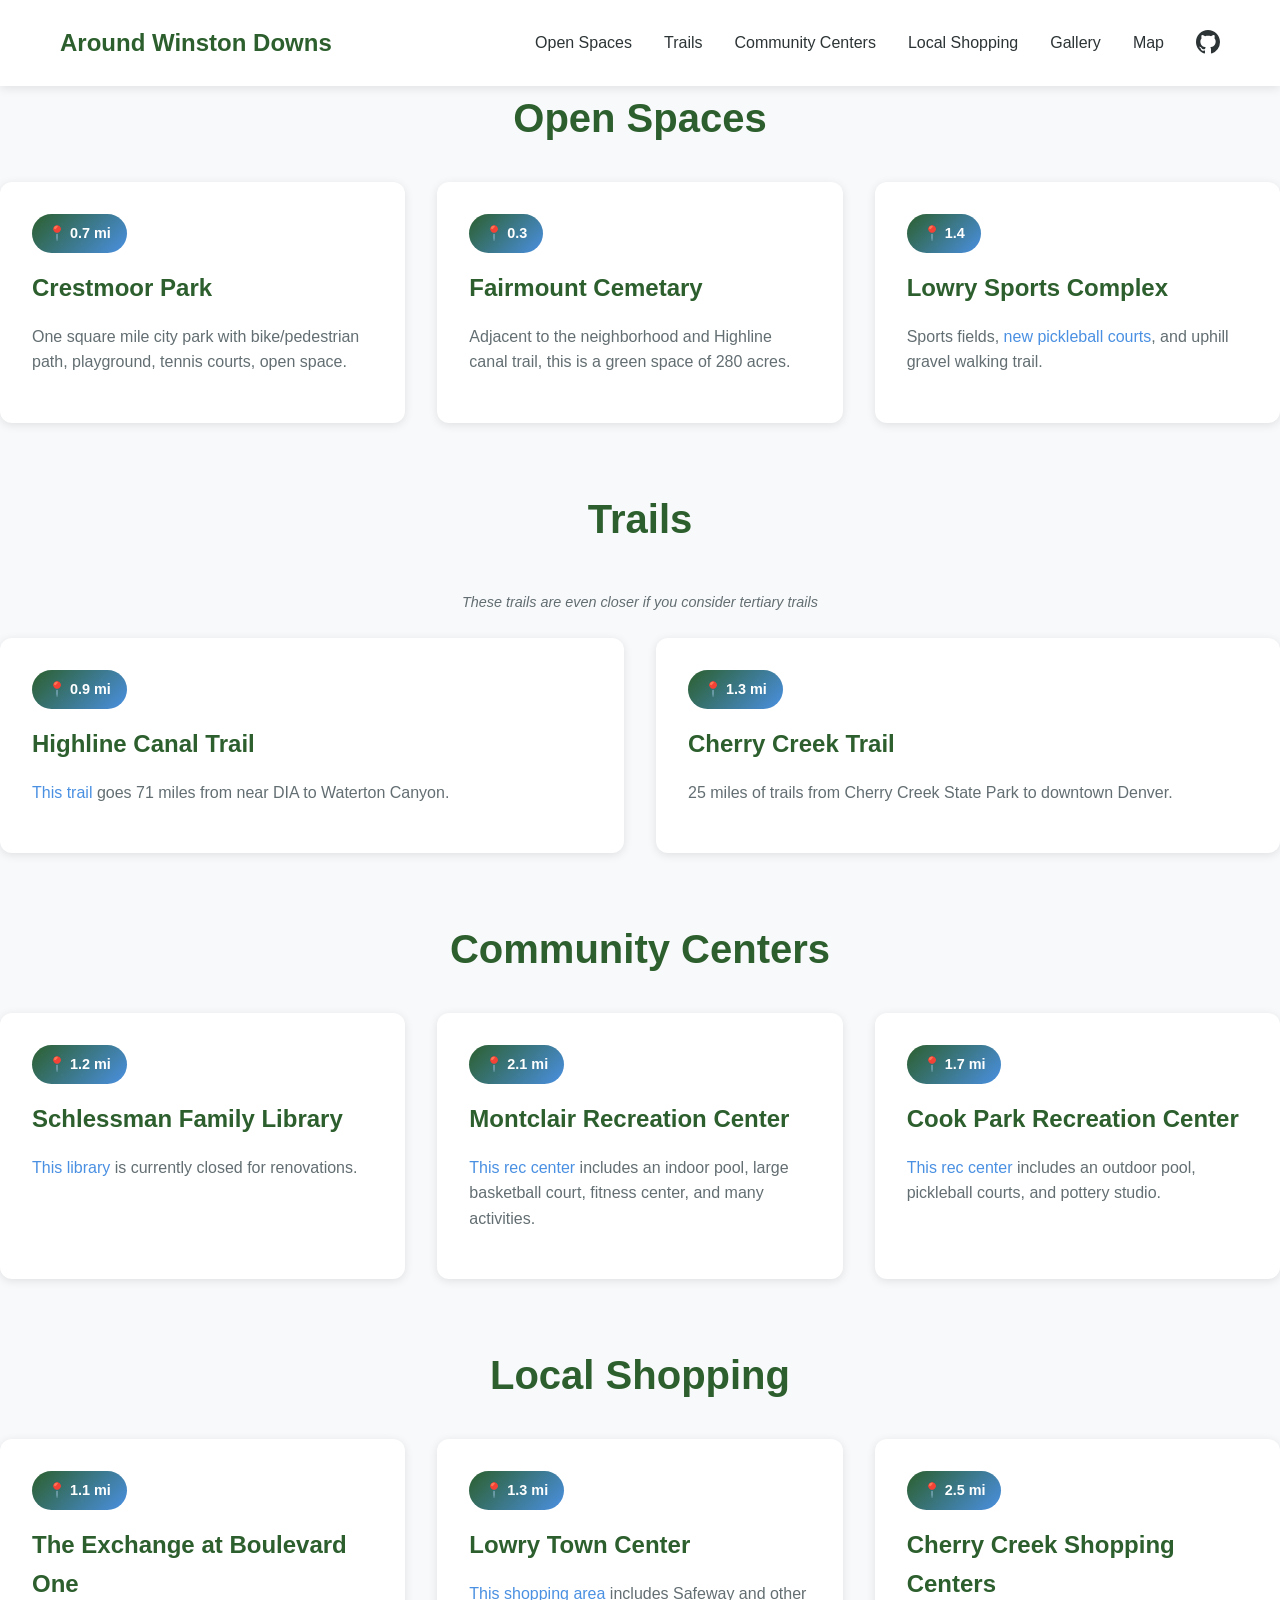
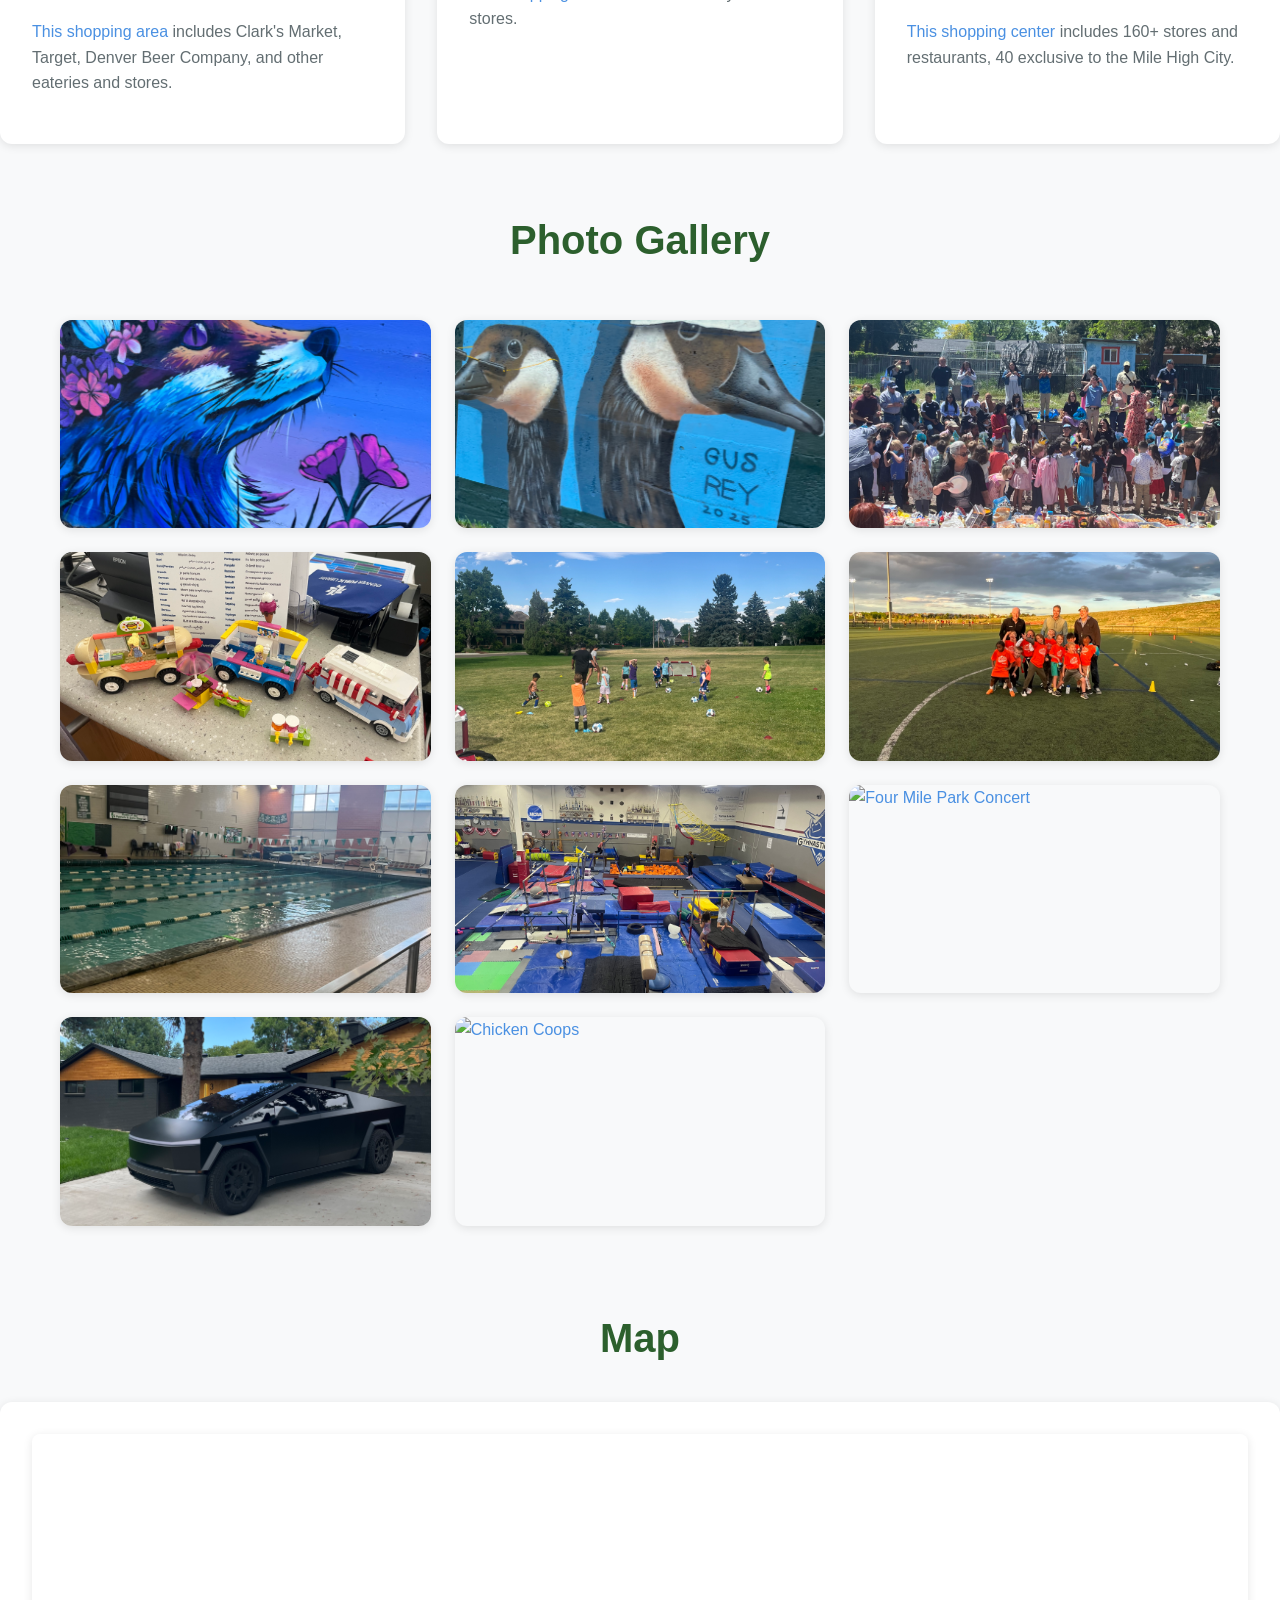
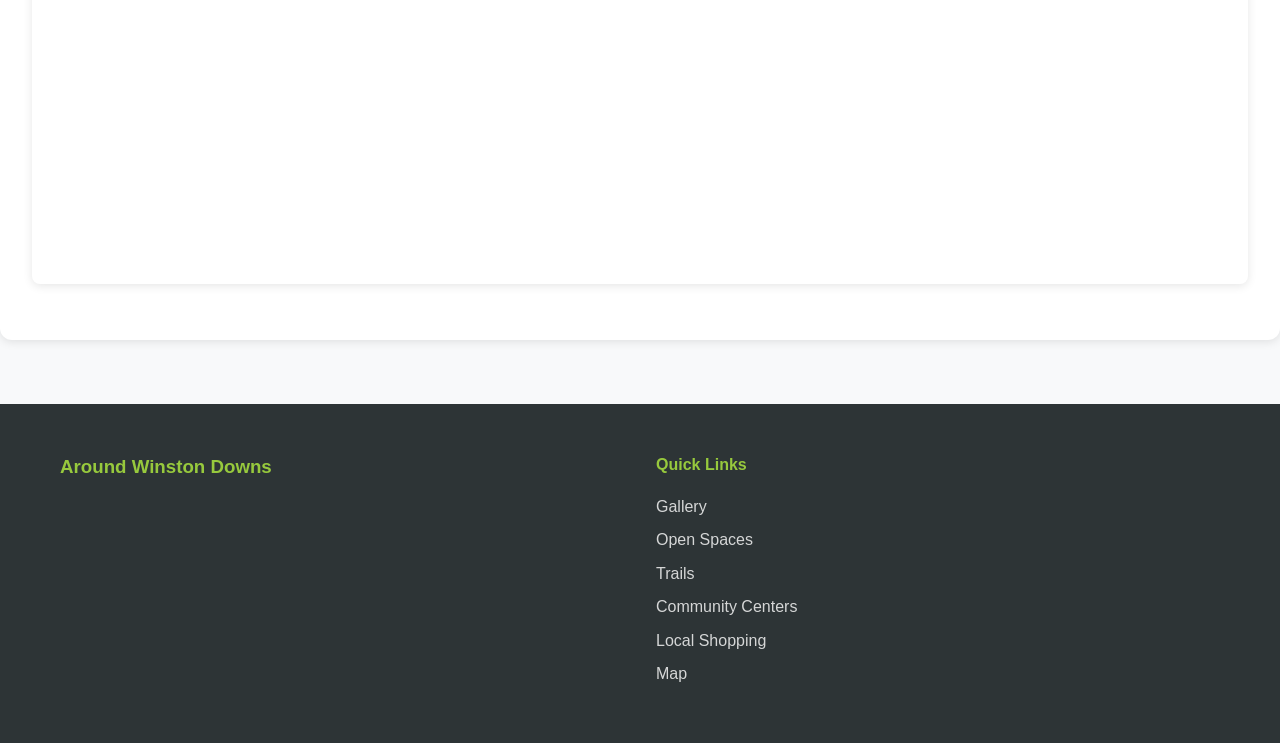
==== index.html @ cb8bf245 "fix links" ====
<!DOCTYPE html>
<html lang="en">

<head>
    <meta charset="UTF-8">
    <meta name="viewport" content="width=device-width, initial-scale=1.0">
    <title>Around Winston Downs</title>
    <link rel="stylesheet" href="styles.css">
    <link rel="stylesheet" href="https://cdn.jsdelivr.net/npm/photoswipe@5.4.3/dist/photoswipe.css">
</head>

<body>
    <header>
        <div class="container">
            <div class="logo">
                <h1>Around Winston Downs</h1>
            </div>
            <nav>
                <ul>
                    <li><a href="#open-spaces" class="nav-link">Open Spaces</a></li>
                    <li><a href="#trails" class="nav-link">Trails</a></li>
                    <li><a href="#community-centers" class="nav-link">Community Centers</a></li>
                    <li><a href="#local-shopping" class="nav-link">Local Shopping</a></li>
                    <li><a href="#gallery" class="nav-link">Gallery</a></li>
                    <li><a href="#map" class="nav-link">Map</a></li>
                    <li><a href="https://github.com/jb08/winston-downs-and-around" target="_blank"
                            rel="noopener noreferrer" class="nav-link github-link" title="View on GitHub">
                            <svg width="24" height="24" viewBox="0 0 16 16" fill="currentColor">
                                <path
                                    d="M8 0C3.58 0 0 3.58 0 8c0 3.54 2.29 6.53 5.47 7.59.4.07.55-.17.55-.38 0-.19-.01-.82-.01-1.49-2.01.37-2.53-.49-2.69-.94-.09-.23-.48-.94-.82-1.13-.28-.15-.68-.52-.01-.53.63-.01 1.08.58 1.23.82.72 1.21 1.87.87 2.33.66.07-.52.28-.87.51-1.07-1.78-.2-3.64-.89-3.64-3.95 0-.87.31-1.59.82-2.15-.08-.2-.36-1.02.08-2.12 0 0 .67-.21 2.2.82.64-.18 1.32-.27 2-.27.68 0 1.36.09 2 .27 1.53-1.04 2.2-.82 2.2-.82.44 1.1.16 1.92.08 2.12.51.56.82 1.27.82 2.15 0 3.07-1.87 3.75-3.65 3.95.29.25.54.73.54 1.48 0 1.07-.01 1.93-.01 2.2 0 .21.15.46.55.38A8.013 8.013 0 0016 8c0-4.42-3.58-8-8-8z" />
                            </svg>
                        </a></li>
                </ul>
            </nav>
        </div>
    </header>



    <section id="open-spaces" class="content-section">
        <h2>Open Spaces</h2>
        <div class="grid">
            <div class="card">
                <div class="locality-badge">📍 0.7 mi</div>
                <h3>Crestmoor Park</h3>
                <p>One square mile city park with bike/pedestrian path, playground, tennis courts, open space.</p>
            </div>
            <div class="card">
                <div class="locality-badge">📍 0.3</div>
                <h3>Fairmount Cemetary</h3>
                <p>Adjacent to the neighborhood and Highline canal trail, this is a green space of 280 acres.</p>
            </div>
            <div class="card">
                <div class="locality-badge">📍 1.4</div>
                <h3>Lowry Sports Complex</h3>
                <p>Sports fields, <a
                        href="https://denvergov.org/files/assets/public/v/1/parks-and-recreation/documents/planning/specs/project-sheets/dpr-projectsheet_lowrypickleball.pdf">new
                        pickleball courts</a>, and uphill gravel walking trail.</p>
            </div>
        </div>
    </section>

    <section id="trails" class="content-section">
        <h2>Trails</h2>
        <div class="distance-note">
            <p>These trails are even closer if you consider tertiary trails</p>
        </div>
        <div class="grid">
            <div class="card">
                <div class="locality-badge">📍 0.9 mi</div>
                <h3>Highline Canal Trail</h3>
                <p><a href="https://visit.highlinecanal.org/">This trail</a> goes 71 miles from near DIA to Waterton
                    Canyon.</p>
            </div>
            <div class="card">
                <div class="locality-badge">📍 1.3 mi</div>
                <h3>Cherry Creek Trail</h3>
                <p>25 miles of trails from Cherry Creek State Park to downtown Denver.</p>
            </div>
        </div>
    </section>

    <section id="community-centers" class="content-section">
        <h2>Community Centers</h2>
        <div class="grid">
            <div class="card">
                <div class="locality-badge">📍 1.2 mi</div>
                <h3>Schlessman Family Library</h3>
                <p><a href="https://www.denverlibrary.org/content/schlessman-family-branch-library">This library</a> is
                    currently closed for renovations.</p>
            </div>
            <div class="card">
                <div class="locality-badge">📍 2.1 mi</div>
                <h3>Montclair Recreation Center</h3>
                <p><a
                        href="https://www.denvergov.org/Government/Agencies-Departments-Offices/Agencies-Departments-Offices-Directory/Parks-Recreation/Recreation-Centers-Pools/Recreation-Centers/Montclair-Recreation-Center">This
                        rec center</a> includes an indoor pool, large basketball court, fitness center, and many
                    activities.</p>
            </div>
            <div class="card">
                <div class="locality-badge">📍 1.7 mi</div>
                <h3>Cook Park Recreation Center</h3>
                <p><a
                        href="https://www.denvergov.org/Government/Agencies-Departments-Offices/Agencies-Departments-Offices-Directory/Parks-Recreation/Recreation-Centers-Pools/Recreation-Centers/Cook-Park-Recreation-Center">This
                        rec center</a> includes an outdoor pool, pickleball courts, and pottery studio.</p>
            </div>
        </div>
    </section>

    <section id="local-shopping" class="content-section">
        <h2>Local Shopping</h2>
        <div class="grid">
            <div class="card">
                <div class="locality-badge">📍 1.1 mi</div>
                <h3>The Exchange at Boulevard One</h3>
                <p><a href="https://www.exchangeboulevardone.com/">This shopping area</a> includes Clark's Market,
                    Target, Denver Beer Company, and other eateries and stores.</p>
            </div>
            <div class="card">
                <div class="locality-badge">📍 1.3 mi</div>
                <h3>Lowry Town Center</h3>
                <p><a href="https://lowrytowncenter.shopkimco.com/stores">This
                        shopping area</a> includes Safeway and other stores.</p>
            </div>
            <div class="card">
                <div class="locality-badge">📍 2.5 mi</div>
                <h3>Cherry Creek Shopping Centers</h3>
                <p><a href="https://shopcherrycreek.com/">This shopping center
                    </a> includes 160+ stores and restaurants, 40 exclusive to the Mile High City.</p>
            </div>
        </div>
    </section>

    <main class="container">
        <section id="gallery" class="content-section">
            <h2>Photo Gallery</h2>
            <div class="gallery-grid" id="gallery-grid">
                <a href="images/cherry_creek_mural_fox.jpg" data-pswp-width="1536" data-pswp-height="2048"
                    target="_blank">
                    <img src="images/cherry_creek_mural_fox.jpg" alt="Cherry Creek Mural - Fox" />
                    <div class="gallery-caption">Cherry Creek Mural - Fox</div>
                </a>
                <a href="images/cherry_creek_mural_geese.jpg" data-pswp-width="1536" data-pswp-height="2048"
                    target="_blank">
                    <img src="images/cherry_creek_mural_geese.jpg" alt="Cherry Creek Mural - Geese" />
                    <div class="gallery-caption">Cherry Creek Mural - Geese</div>
                </a>
                <a href="images/denver_green_school.jpg" data-pswp-width="2048" data-pswp-height="1536" target="_blank">
                    <img src="images/denver_green_school.jpg" alt="Denver Green School" />
                    <div class="gallery-caption">Denver Green School</div>
                </a>
                <a href="images/library.jpg" data-pswp-width="1536" data-pswp-height="2048" target="_blank">
                    <img src="images/library.jpg" alt="Library" />
                    <div class="gallery-caption">Library</div>
                </a>
                <a href="images/youth_park.jpg" data-pswp-width="2048" data-pswp-height="1536" target="_blank">
                    <img src="images/youth_park.jpg" alt="Youth Park" />
                    <div class="gallery-caption">Youth Park</div>
                </a>
                <a href="images/lowry_sports_complex.jpg" data-pswp-width="2048" data-pswp-height="1536"
                    target="_blank">
                    <img src="images/lowry_sports_complex.jpg" alt="Lowry Sports Complex" />
                    <div class="gallery-caption">Lowry Sports Complex</div>
                </a>
                <a href="images/swim_dogs_george_washington_pool.jpg" data-pswp-width="1536" data-pswp-height="2048"
                    target="_blank">
                    <img src="images/swim_dogs_george_washington_pool.jpg" alt="Swim Dogs at George Washington Pool" />
                    <div class="gallery-caption">Swim Dogs - George Washington Pool</div>
                </a>
                <a href="images/gymnastics_plus.jpg" data-pswp-width="2048" data-pswp-height="1536" target="_blank">
                    <img src="images/gymnastics_plus.jpg" alt="Gymnastics Plus" />
                    <div class="gallery-caption">Gymnastics Plus</div>
                </a>
                <a href="images/four_mile_park_concert.jpg" data-pswp-width="2048" data-pswp-height="1536"
                    target="_blank">
                    <img src="images/four_mile_park_concert.jpg" alt="Four Mile Park Concert" />
                    <div class="gallery-caption">Four Mile Park Concert</div>
                </a>
                <a href="images/car.jpg" target="_blank">
                    <img src="images/car.jpg" alt="Car" />
                    <div class="gallery-caption">Picture</div>
                </a>
                <a href="images/chicken_coops.jpg" data-pswp-width="1536" data-pswp-height="2048" target="_blank">
                    <img src="images/chicken_coops.jpg" alt="Chicken Coops" />
                    <div class="gallery-caption">Chicken Coops</div>
                </a>
            </div>
        </section>
    </main>

    <section id="map" class="content-section">
        <h2>Map</h2>
        <div class="card">
            <div class="map-container">
                <iframe
                    src="https://www.google.com/maps/embed?pb=!1m18!1m12!1m3!1d3070.7426891795584!2d-104.90682892346494!3d39.667843971543916!2m3!1f0!2f0!3f0!3m2!1i1024!2i768!4f13.1!3m3!1m2!1s0x876c7da5d11c9d9d%3A0x8c8e3b9e3c8e3b9e!2s6700%20E%20Virginia%20Ave%2C%20Denver%2C%20CO%2080224!5e0!3m2!1sen!2sus!4v1696435200000!5m2!1sen!2sus"
                    width="100%" height="450" style="border:0;" allowfullscreen="" loading="lazy"
                    referrerpolicy="no-referrer-when-downgrade">
                </iframe>
            </div>
        </div>
    </section>

    <footer>
        <div class="container">
            <div class="footer-content">
                <div class="footer-section">
                    <h3>Around Winston Downs</h3>
                </div>
                <div class="footer-section">
                    <h4>Quick Links</h4>
                    <ul>
                        <li><a href="#gallery">Gallery</a></li>
                        <li><a href="#open-spaces">Open Spaces</a></li>
                        <li><a href="#trails">Trails</a></li>
                        <li><a href="#community-centers">Community Centers</a></li>
                        <li><a href="#local-shopping">Local Shopping</a></li>
                        <li><a href="#map">Map</a></li>
                    </ul>
                </div>
            </div>
        </div>
    </footer>

    <script type="module">
        import PhotoSwipeLightbox from 'https://cdn.jsdelivr.net/npm/photoswipe@5.4.3/dist/photoswipe-lightbox.esm.js';
        import PhotoSwipe from 'https://cdn.jsdelivr.net/npm/photoswipe@5.4.3/dist/photoswipe.esm.js';

        const lightbox = new PhotoSwipeLightbox({
            gallery: '#gallery-grid',
            children: 'a',
            pswpModule: PhotoSwipe,
            bgOpacity: 0.9,
            padding: { top: 50, bottom: 50, left: 50, right: 50 },
        });

        lightbox.init();
    </script>
    <script src="script.js"></script>
</body>

</html>
---- styles.css ----
* {
    margin: 0;
    padding: 0;
    box-sizing: border-box;
}

:root {
    --primary-color: #2c5f2d;
    --secondary-color: #97c93d;
    --accent-color: #4a90e2;
    --text-dark: #2d3436;
    --text-light: #636e72;
    --background-light: #f8f9fa;
    --white: #ffffff;
    --shadow: 0 2px 10px rgba(0, 0, 0, 0.1);
    --shadow-hover: 0 4px 20px rgba(0, 0, 0, 0.15);
}

body {
    font-family: -apple-system, BlinkMacSystemFont, 'Segoe UI', Roboto, Oxygen, Ubuntu, Cantarell, sans-serif;
    line-height: 1.6;
    color: var(--text-dark);
    background-color: var(--background-light);
}

.container {
    max-width: 1200px;
    margin: 0 auto;
    padding: 0 20px;
}

header {
    background-color: var(--white);
    box-shadow: var(--shadow);
    position: sticky;
    top: 0;
    z-index: 1000;
}

header .container {
    display: flex;
    justify-content: space-between;
    align-items: center;
    padding: 1.5rem 20px;
}

.logo h1 {
    color: var(--primary-color);
    font-size: 1.5rem;
    font-weight: 700;
}

nav ul {
    display: flex;
    list-style: none;
    gap: 2rem;
}

nav a {
    text-decoration: none;
    color: var(--text-dark);
    font-weight: 500;
    transition: color 0.3s ease;
    position: relative;
}

nav a::after {
    content: '';
    position: absolute;
    bottom: -5px;
    left: 0;
    width: 0;
    height: 2px;
    background-color: var(--secondary-color);
    transition: width 0.3s ease;
}

nav a:hover {
    color: var(--primary-color);
}

nav a:hover::after {
    width: 100%;
}

.github-link {
    display: flex;
    align-items: center;
}

.github-link:hover::after {
    width: 0;
}

.github-link svg {
    transition: transform 0.3s ease;
}

.github-link:hover svg {
    transform: scale(1.1);
}

.distance-note {
    color: var(--text-light);
    padding: 0.5rem 1rem;
    margin: 1rem auto;
    max-width: 1200px;
    border-radius: 6px;
    text-align: center;
}

.distance-note p {
    font-weight: 400;
    font-size: 0.9rem;
    margin: 0;
    font-style: italic;
}

.hero {
    background: linear-gradient(135deg, var(--primary-color) 0%, var(--accent-color) 100%);
    color: var(--white);
    padding: 6rem 0;
    text-align: center;
    position: relative;
    overflow: hidden;
}

.hero::before {
    content: '';
    position: absolute;
    top: 0;
    left: 0;
    right: 0;
    bottom: 0;
    background: url('data:image/svg+xml,<svg width="100" height="100" xmlns="http://www.w3.org/2000/svg"><circle cx="50" cy="50" r="2" fill="white" opacity="0.1"/></svg>');
    background-size: 50px 50px;
}

.hero-content {
    position: relative;
    z-index: 1;
}

.hero h2 {
    font-size: 3rem;
    margin-bottom: 1rem;
    font-weight: 700;
}

.hero p {
    font-size: 1.3rem;
    opacity: 0.95;
}

main {
    padding: 3rem 0;
}

.content-section {
    margin-bottom: 4rem;
}

.content-section h2 {
    font-size: 2.5rem;
    color: var(--primary-color);
    margin-bottom: 2rem;
    text-align: center;
}

.card {
    background: var(--white);
    border-radius: 12px;
    padding: 2rem;
    box-shadow: var(--shadow);
    transition: transform 0.3s ease, box-shadow 0.3s ease;
}

.card:hover {
    transform: translateY(-5px);
    box-shadow: var(--shadow-hover);
}

.grid {
    display: grid;
    grid-template-columns: repeat(auto-fit, minmax(280px, 1fr));
    gap: 2rem;
}

.card-icon {
    font-size: 3rem;
    margin-bottom: 1rem;
    text-align: center;
}

.card h3 {
    color: var(--primary-color);
    margin-bottom: 1rem;
    font-size: 1.5rem;
}

.card p {
    color: var(--text-light);
    margin-bottom: 1rem;
}

.map-container {
    border-radius: 8px;
    overflow: hidden;
    margin-bottom: 1.5rem;
    box-shadow: var(--shadow);
}

.map-container iframe {
    display: block;
    width: 100%;
}

.section-content {
    color: var(--text-light);
}

.locality-badge {
    display: inline-flex;
    align-items: center;
    background: linear-gradient(135deg, var(--primary-color) 0%, var(--accent-color) 100%);
    color: var(--white);
    padding: 0.5rem 1rem;
    border-radius: 20px;
    font-weight: 700;
    margin-bottom: 1rem;
    font-size: 0.9rem;
    position: relative;
    overflow: hidden;
    transition: all 0.3s ease;
}

.locality-badge::before {
    content: '';
    position: absolute;
    top: 0;
    left: 0;
    right: 0;
    bottom: 0;
    background: url('data:image/svg+xml,<svg width="100" height="100" xmlns="http://www.w3.org/2000/svg"><circle cx="50" cy="50" r="2" fill="white" opacity="0.1"/></svg>');
    background-size: 20px 20px;
}

.locality-badge:hover {
    transform: translateY(-2px);
    box-shadow: var(--shadow-hover);
}

.trail-badge {
    display: inline-flex;
    align-items: center;
    background: linear-gradient(135deg, var(--secondary-color) 0%, var(--primary-color) 100%);
    color: var(--white);
    padding: 0.5rem 1rem;
    border-radius: 20px;
    font-weight: 700;
    margin-bottom: 1rem;
    font-size: 0.9rem;
    position: relative;
    overflow: hidden;
    transition: all 0.3s ease;
}

.trail-badge::before {
    content: '';
    position: absolute;
    top: 0;
    left: 0;
    right: 0;
    bottom: 0;
    background: url('data:image/svg+xml,<svg width="100" height="100" xmlns="http://www.w3.org/2000/svg"><circle cx="50" cy="50" r="2" fill="white" opacity="0.1"/></svg>');
    background-size: 20px 20px;
}

.trail-badge::after {
    content: '🏃';
    margin-right: 0.5rem;
    font-size: 1rem;
    position: relative;
    z-index: 1;
}

.trail-badge:hover {
    transform: translateY(-2px);
    box-shadow: var(--shadow-hover);
}

.trail-details {
    display: flex;
    gap: 1rem;
    flex-wrap: wrap;
    margin-top: 1rem;
}

.detail {
    background-color: var(--background-light);
    padding: 0.4rem 0.8rem;
    border-radius: 6px;
    font-size: 0.85rem;
    color: var(--text-dark);
}

.btn {
    display: inline-block;
    background-color: var(--primary-color);
    color: var(--white);
    padding: 0.75rem 1.5rem;
    border-radius: 6px;
    text-decoration: none;
    font-weight: 600;
    transition: background-color 0.3s ease, transform 0.2s ease;
    margin-top: 1rem;
}

.btn:hover {
    background-color: var(--accent-color);
    transform: scale(1.05);
}

footer {
    background-color: var(--text-dark);
    color: var(--white);
    padding: 3rem 0 1rem;
    margin-top: 4rem;
}

.footer-content {
    display: grid;
    grid-template-columns: repeat(auto-fit, minmax(250px, 1fr));
    gap: 2rem;
    margin-bottom: 2rem;
}

.footer-section h3,
.footer-section h4 {
    margin-bottom: 1rem;
    color: var(--secondary-color);
}

.footer-section p {
    opacity: 0.8;
    margin-bottom: 0.5rem;
}

.footer-section ul {
    list-style: none;
}

.footer-section ul li {
    margin-bottom: 0.5rem;
}

.footer-section a {
    color: var(--white);
    text-decoration: none;
    opacity: 0.8;
    transition: opacity 0.3s ease;
}

.footer-section a:hover {
    opacity: 1;
}

a {
    color: var(--accent-color);
    text-decoration: none;
    position: relative;
    transition: color 0.3s ease;
}

a::after {
    content: '';
    position: absolute;
    bottom: -2px;
    left: 0;
    width: 0;
    height: 2px;
    background-color: var(--accent-color);
    transition: width 0.3s ease;
}

a:hover {
    color: var(--primary-color);
}

a:hover::after {
    width: 100%;
}

nav a::after,
.github-link::after,
.btn::after,
.gallery-grid a::after {
    display: none;
}

nav a:hover::after,
.github-link:hover::after,
.btn:hover::after,
.gallery-grid a:hover::after {
    display: none;
}

.footer-bottom {
    border-top: 1px solid rgba(255, 255, 255, 0.1);
    padding-top: 1.5rem;
    text-align: center;
    opacity: 0.7;
}

.gallery-grid {
    display: grid;
    grid-template-columns: repeat(auto-fill, minmax(300px, 1fr));
    gap: 1.5rem;
    padding: 1rem 0;
}

.gallery-grid a {
    position: relative;
    display: block;
    overflow: hidden;
    border-radius: 12px;
    box-shadow: var(--shadow);
    transition: transform 0.3s ease, box-shadow 0.3s ease;
    aspect-ratio: 16 / 9;
    background-color: var(--background-light);
}

.gallery-grid a:hover {
    transform: translateY(-5px);
    box-shadow: var(--shadow-hover);
}

.gallery-grid img {
    width: 100%;
    height: 100%;
    object-fit: cover;
    display: block;
    transition: transform 0.3s ease;
}

.gallery-grid a:hover img {
    transform: scale(1.05);
}

.gallery-caption {
    position: absolute;
    bottom: 0;
    left: 0;
    right: 0;
    background: linear-gradient(to top, rgba(0, 0, 0, 0.8), transparent);
    color: var(--white);
    padding: 2rem 1rem 1rem;
    font-weight: 600;
    font-size: 0.95rem;
    opacity: 0;
    transition: opacity 0.3s ease;
}

.gallery-grid a:hover .gallery-caption {
    opacity: 1;
}

.pswp img {
    max-width: none;
    object-fit: contain;
}

@media (max-width: 768px) {
    header .container {
        flex-direction: column;
        gap: 1rem;
    }

    nav ul {
        flex-wrap: wrap;
        justify-content: center;
        gap: 1rem;
    }

    .hero h2 {
        font-size: 2rem;
    }

    .hero p {
        font-size: 1rem;
    }

    .content-section h2 {
        font-size: 2rem;
    }

    .grid {
        grid-template-columns: 1fr;
    }

    .gallery-grid {
        grid-template-columns: 1fr;
        gap: 1rem;
    }

    .distance-note {
        margin: 0.5rem;
        padding: 0.4rem 0.8rem;
    }

    .distance-note p {
        font-size: 0.85rem;
    }
}

@media (max-width: 480px) {
    .logo h1 {
        font-size: 1.2rem;
    }

    nav ul {
        gap: 0.5rem;
    }

    nav a {
        font-size: 0.9rem;
    }

    .hero {
        padding: 3rem 0;
    }
}
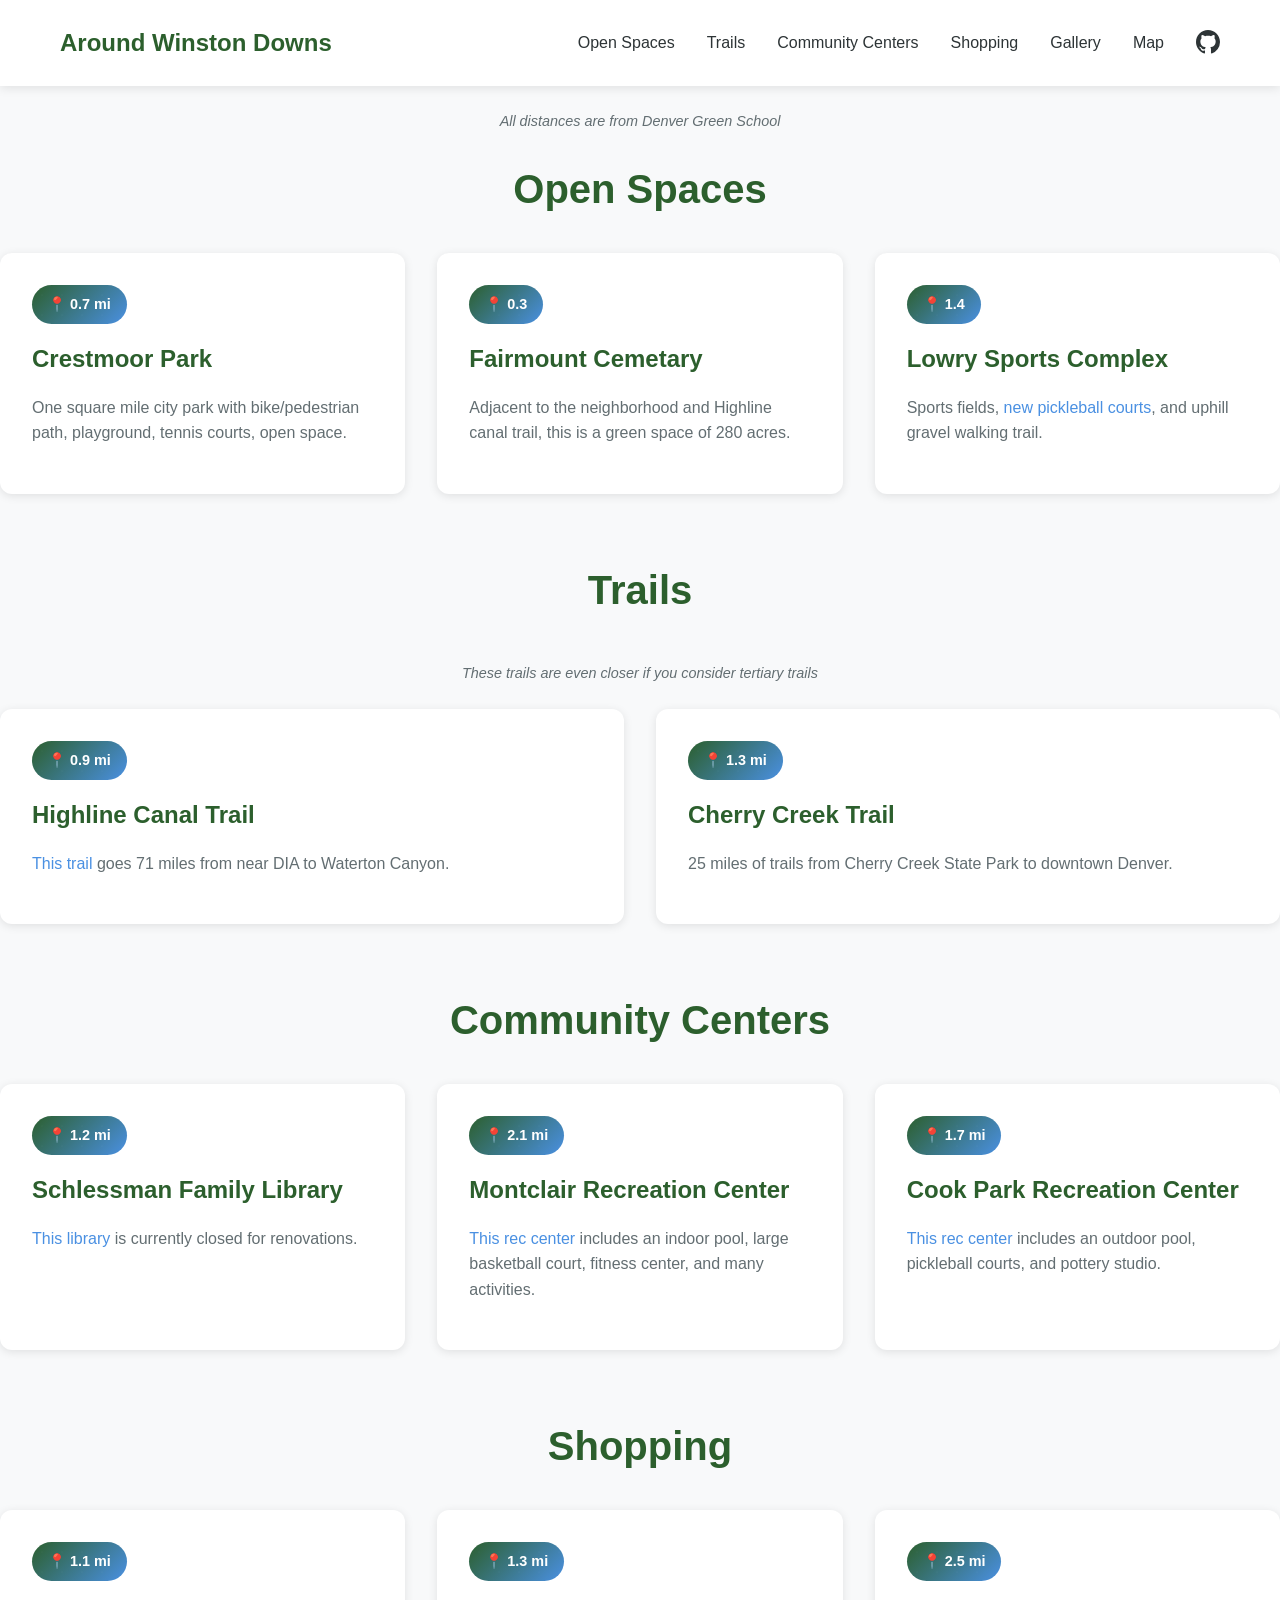
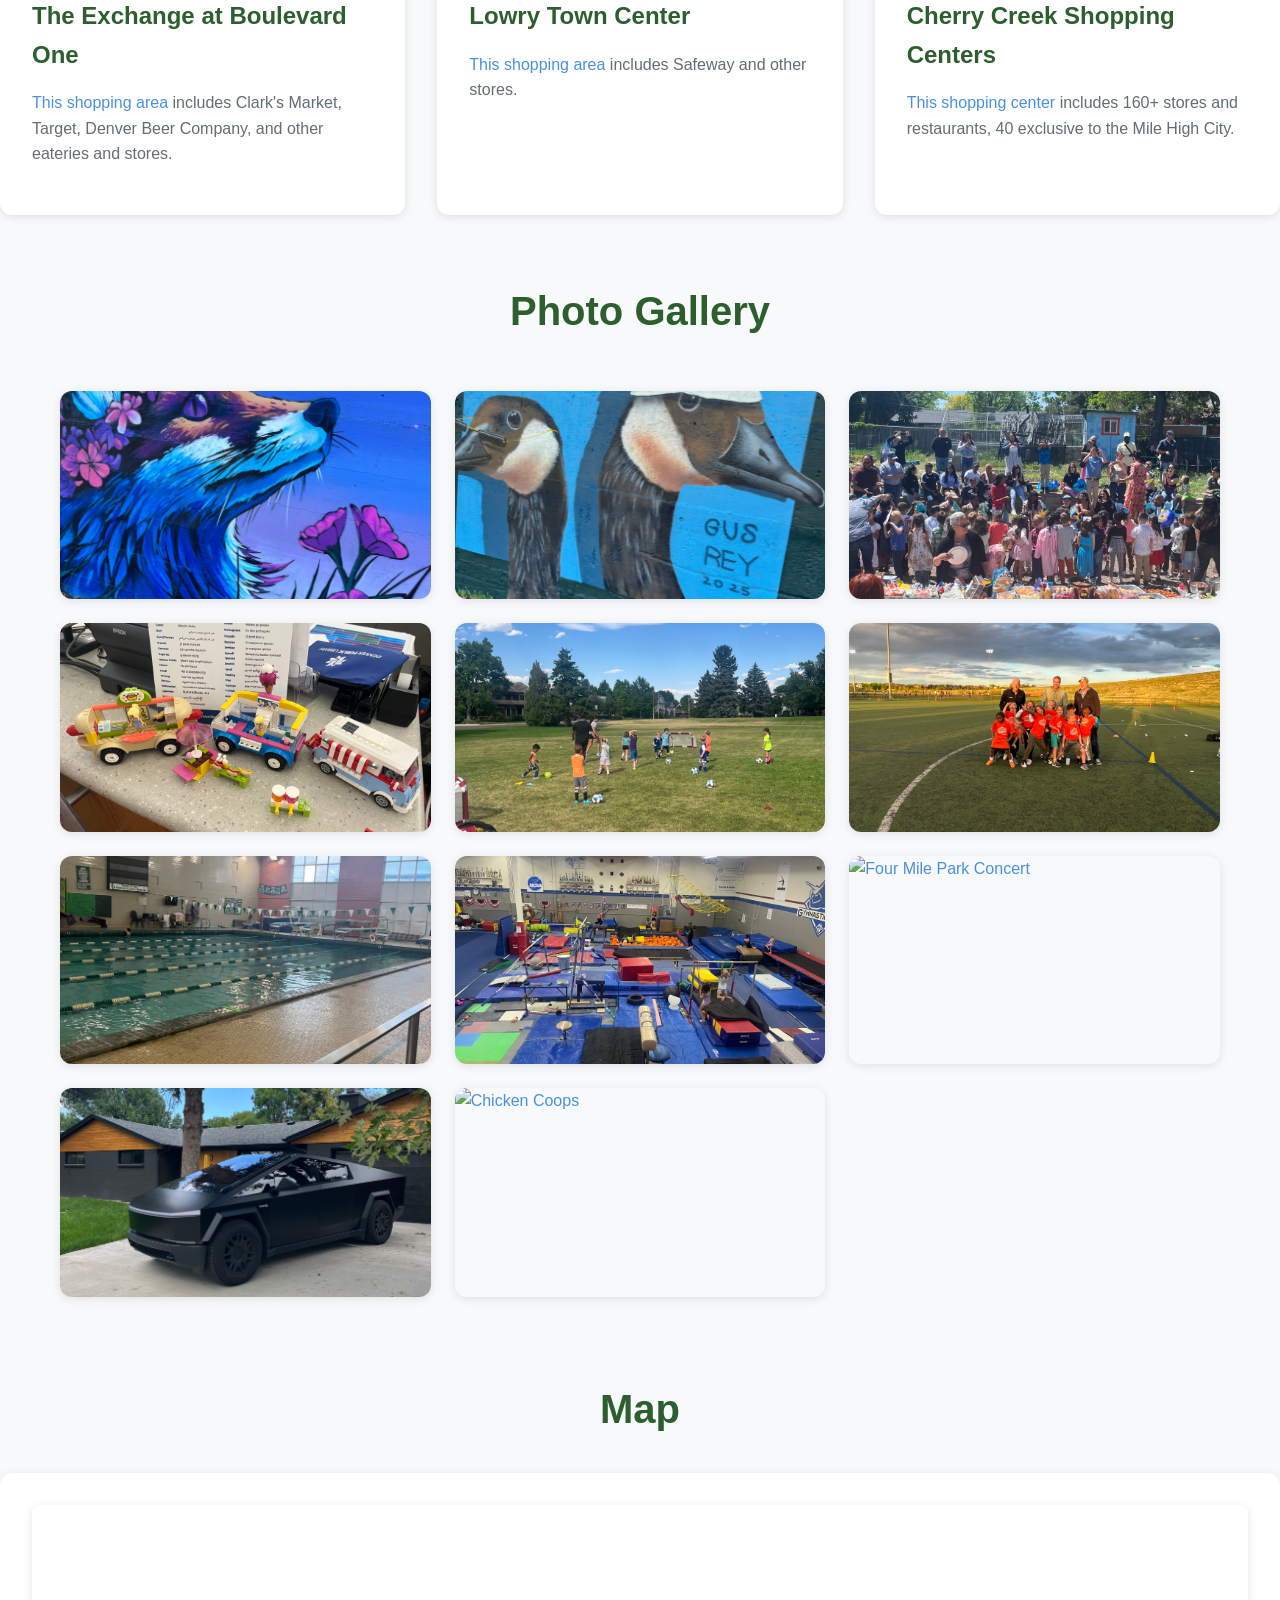
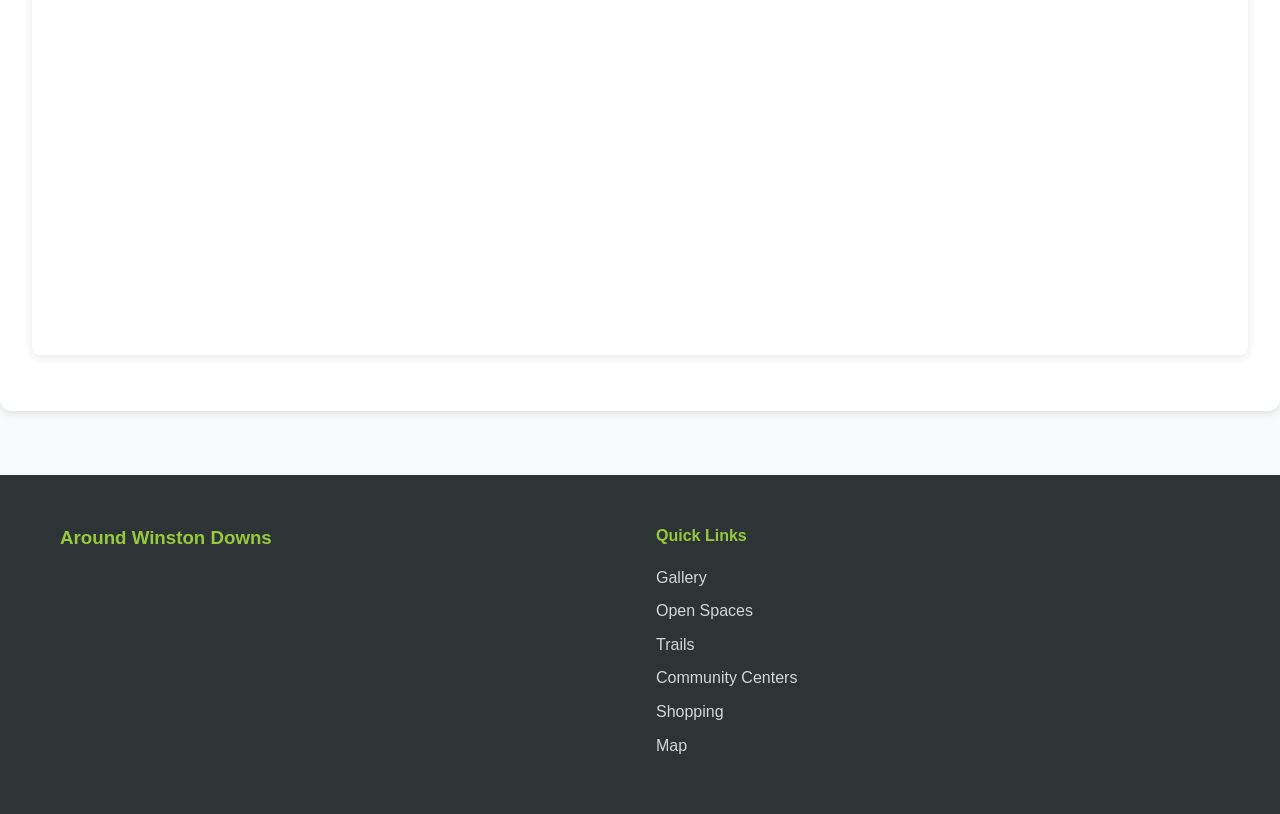
==== commit 346ee62a: "change links" ====
--- a/index.html
+++ b/index.html
@@ -20,7 +20,7 @@
                     <li><a href="#open-spaces" class="nav-link">Open Spaces</a></li>
                     <li><a href="#trails" class="nav-link">Trails</a></li>
                     <li><a href="#community-centers" class="nav-link">Community Centers</a></li>
-                    <li><a href="#local-shopping" class="nav-link">Local Shopping</a></li>
+                    <li><a href="#local-shopping" class="nav-link">Shopping</a></li>
                     <li><a href="#gallery" class="nav-link">Gallery</a></li>
                     <li><a href="#map" class="nav-link">Map</a></li>
                     <li><a href="https://github.com/jb08/winston-downs-and-around" target="_blank"
@@ -34,9 +34,9 @@
             </nav>
         </div>
     </header>
-
-
-
+    <div class="distance-note">
+        <p>All distances are from Denver Green School</p>
+    </div>
     <section id="open-spaces" class="content-section">
         <h2>Open Spaces</h2>
         <div class="grid">
@@ -108,7 +108,7 @@
     </section>
 
     <section id="local-shopping" class="content-section">
-        <h2>Local Shopping</h2>
+        <h2>Shopping</h2>
         <div class="grid">
             <div class="card">
                 <div class="locality-badge">📍 1.1 mi</div>
@@ -214,7 +214,7 @@
                         <li><a href="#open-spaces">Open Spaces</a></li>
                         <li><a href="#trails">Trails</a></li>
                         <li><a href="#community-centers">Community Centers</a></li>
-                        <li><a href="#local-shopping">Local Shopping</a></li>
+                        <li><a href="#local-shopping">Shopping</a></li>
                         <li><a href="#map">Map</a></li>
                     </ul>
                 </div>
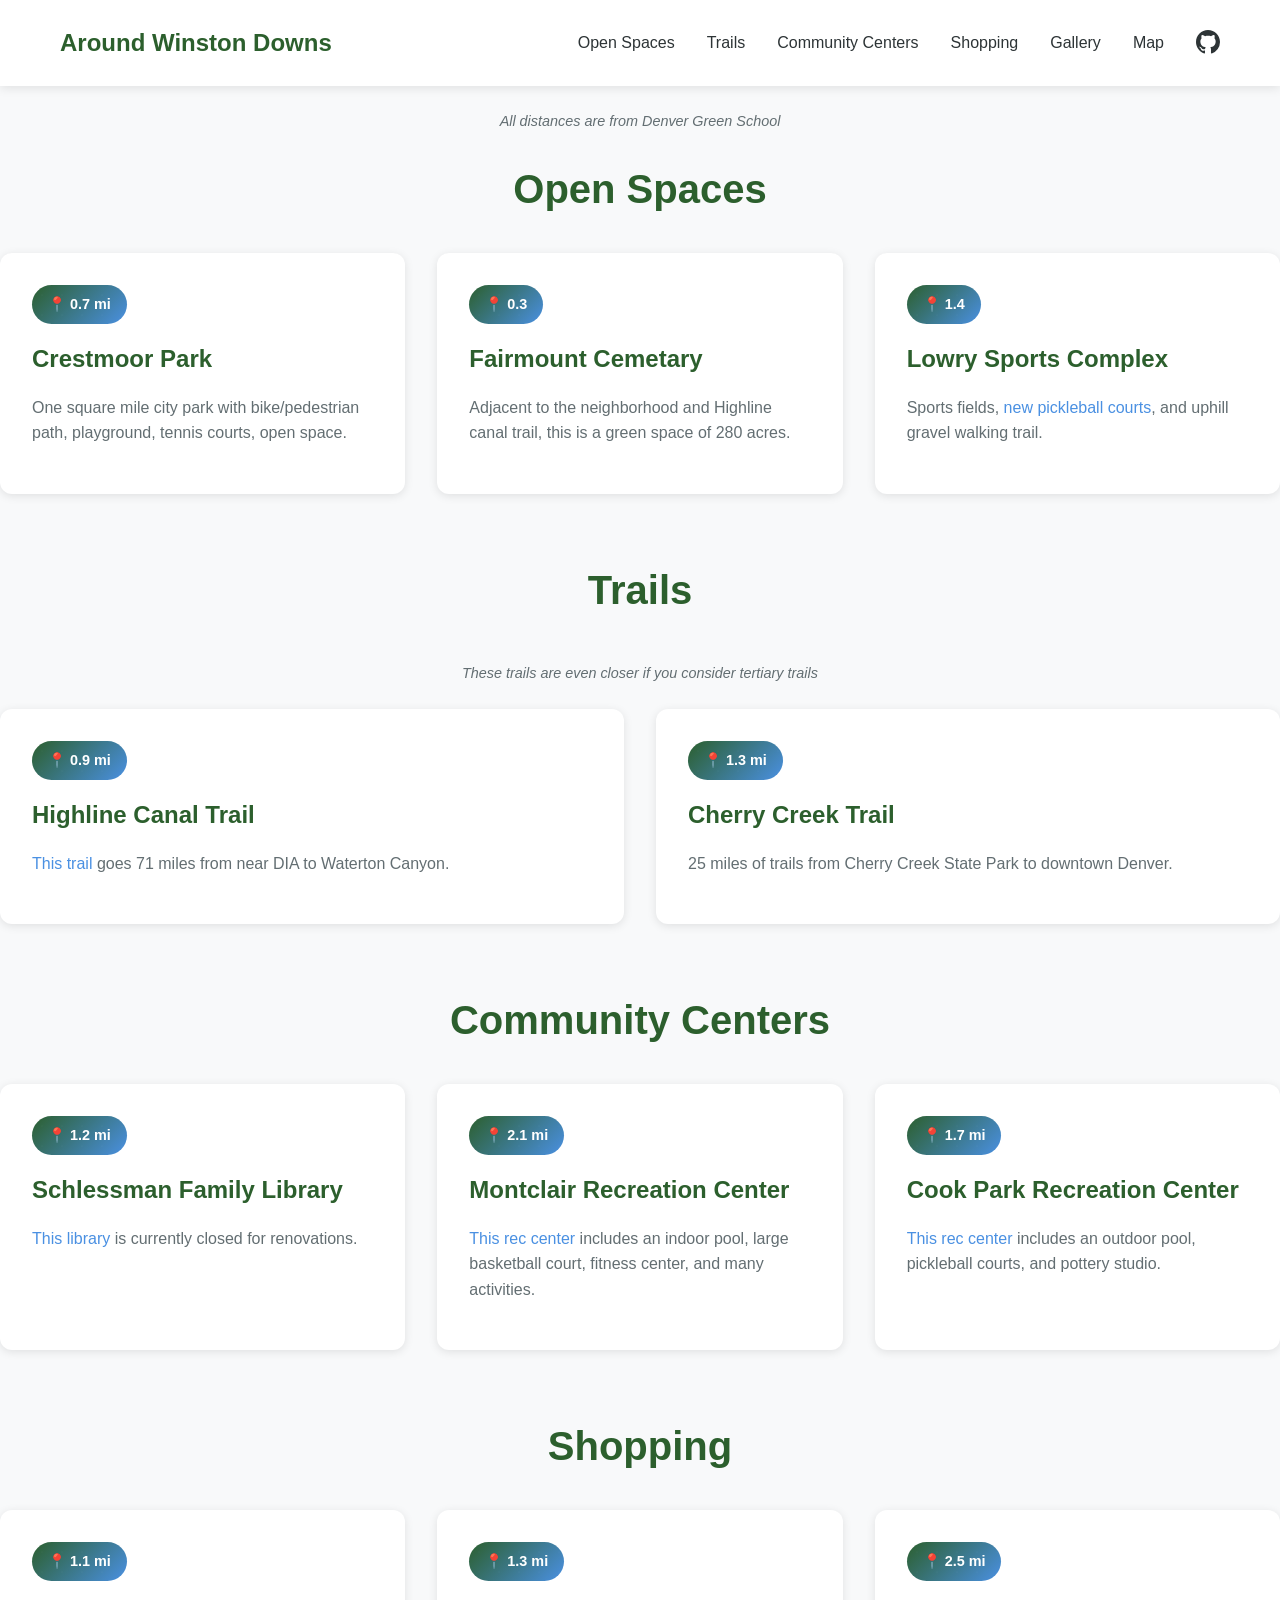
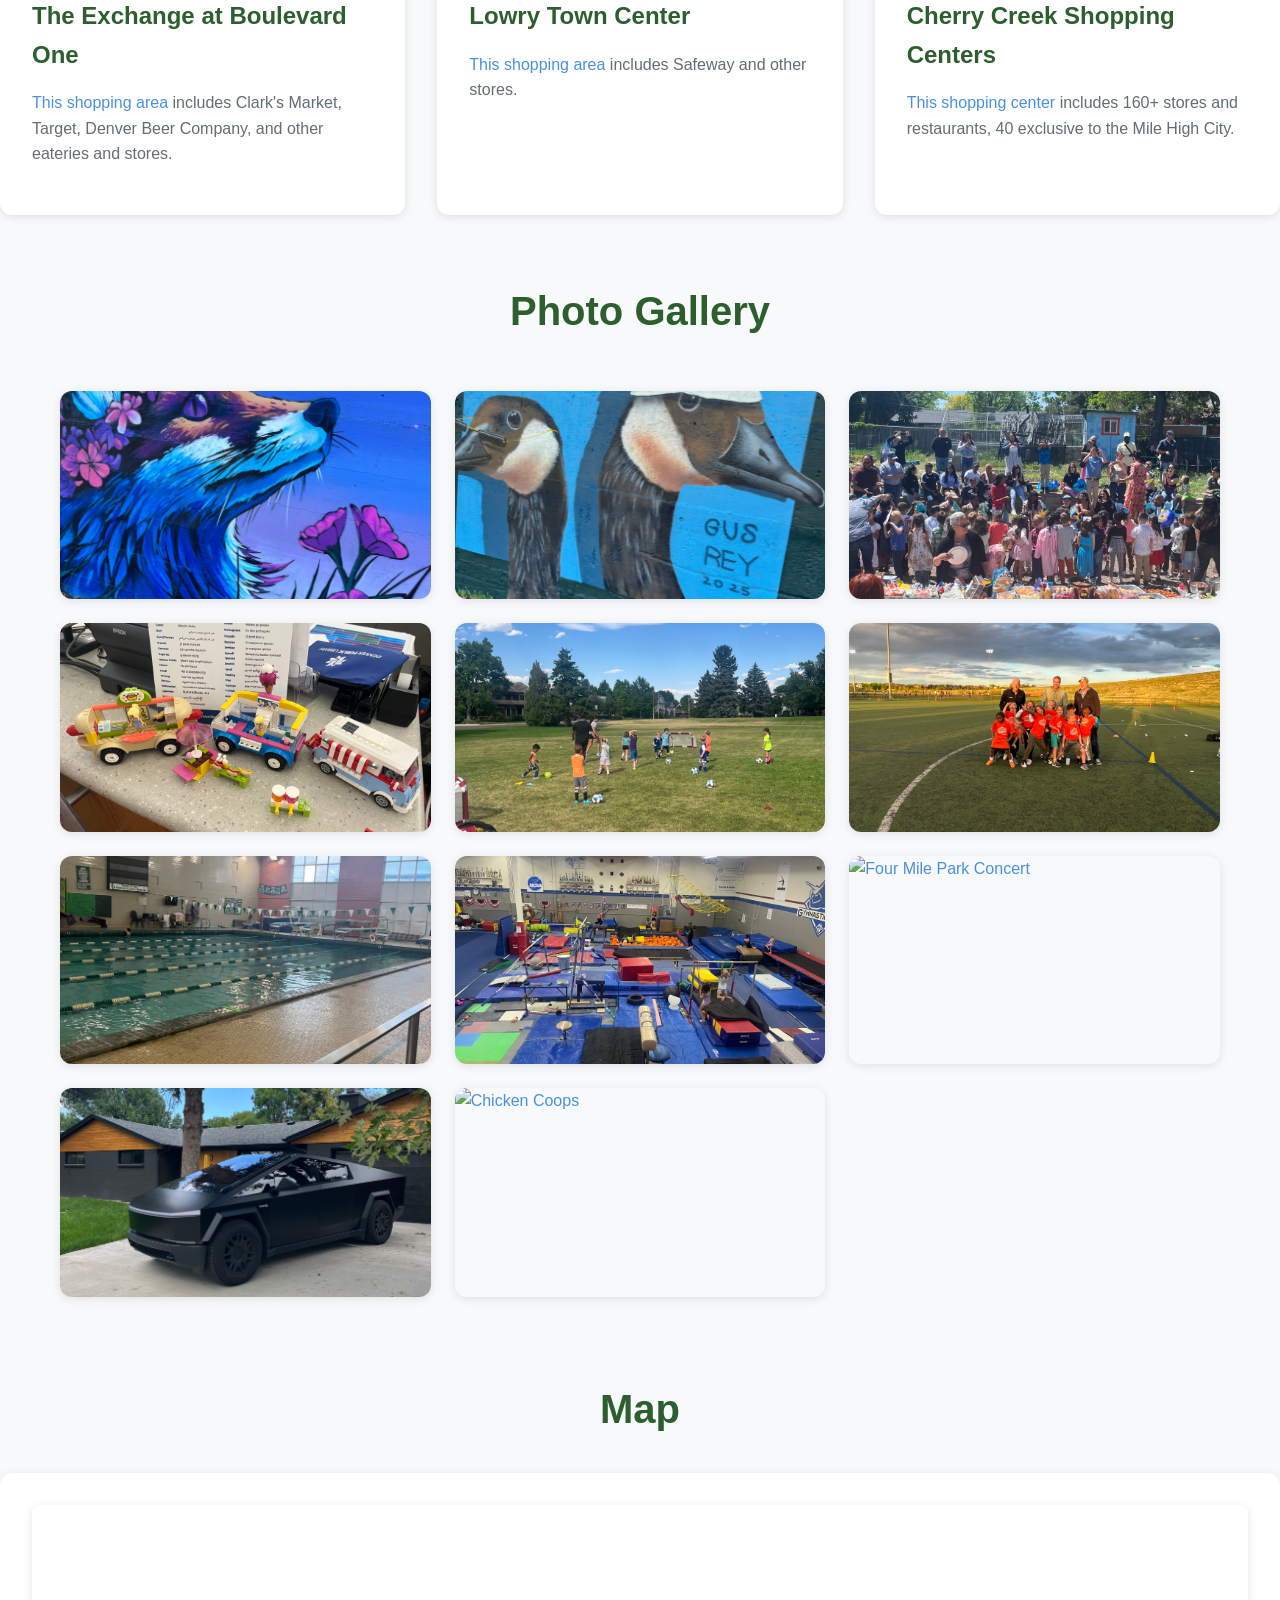
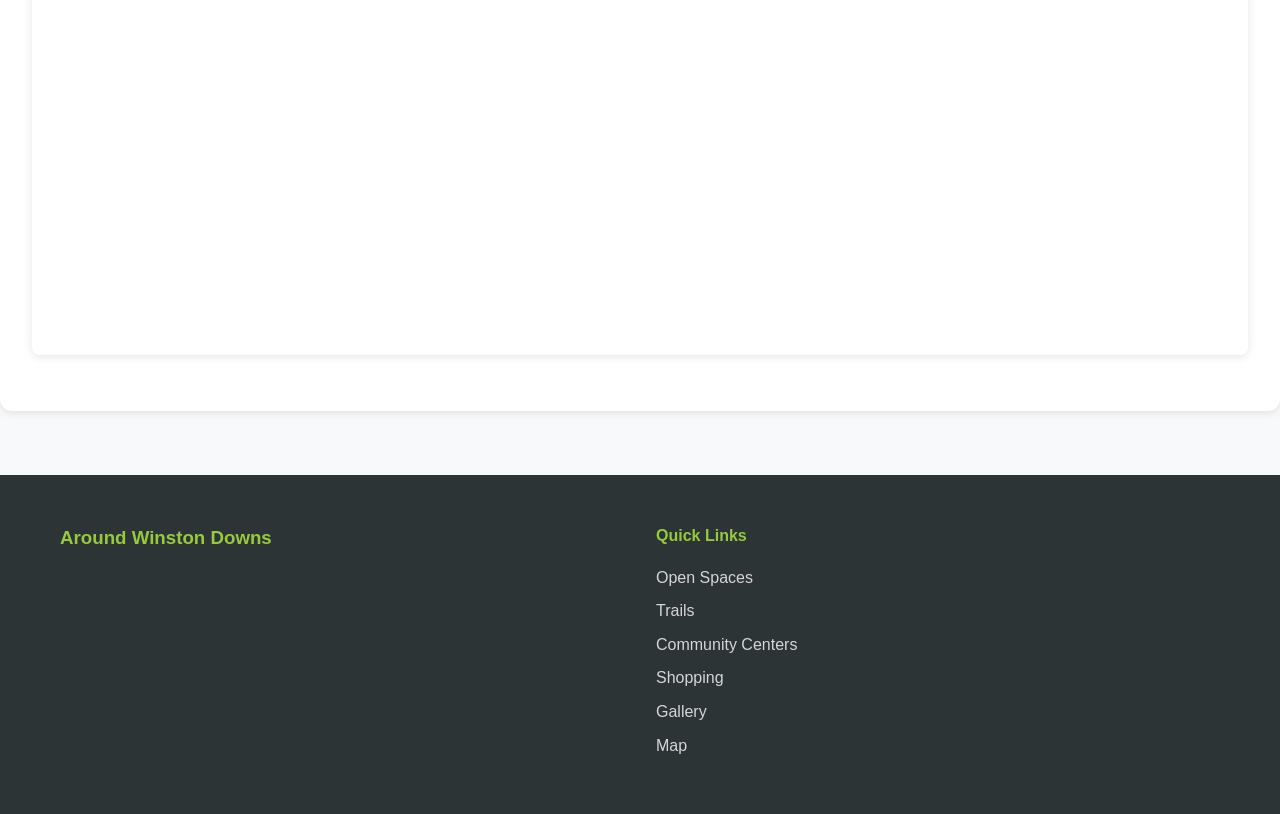
==== commit 40bc7f6e: "re-order links" ====
--- a/index.html
+++ b/index.html
@@ -210,11 +210,11 @@
                 <div class="footer-section">
                     <h4>Quick Links</h4>
                     <ul>
-                        <li><a href="#gallery">Gallery</a></li>
                         <li><a href="#open-spaces">Open Spaces</a></li>
                         <li><a href="#trails">Trails</a></li>
                         <li><a href="#community-centers">Community Centers</a></li>
                         <li><a href="#local-shopping">Shopping</a></li>
+                        <li><a href="#gallery">Gallery</a></li>
                         <li><a href="#map">Map</a></li>
                     </ul>
                 </div>
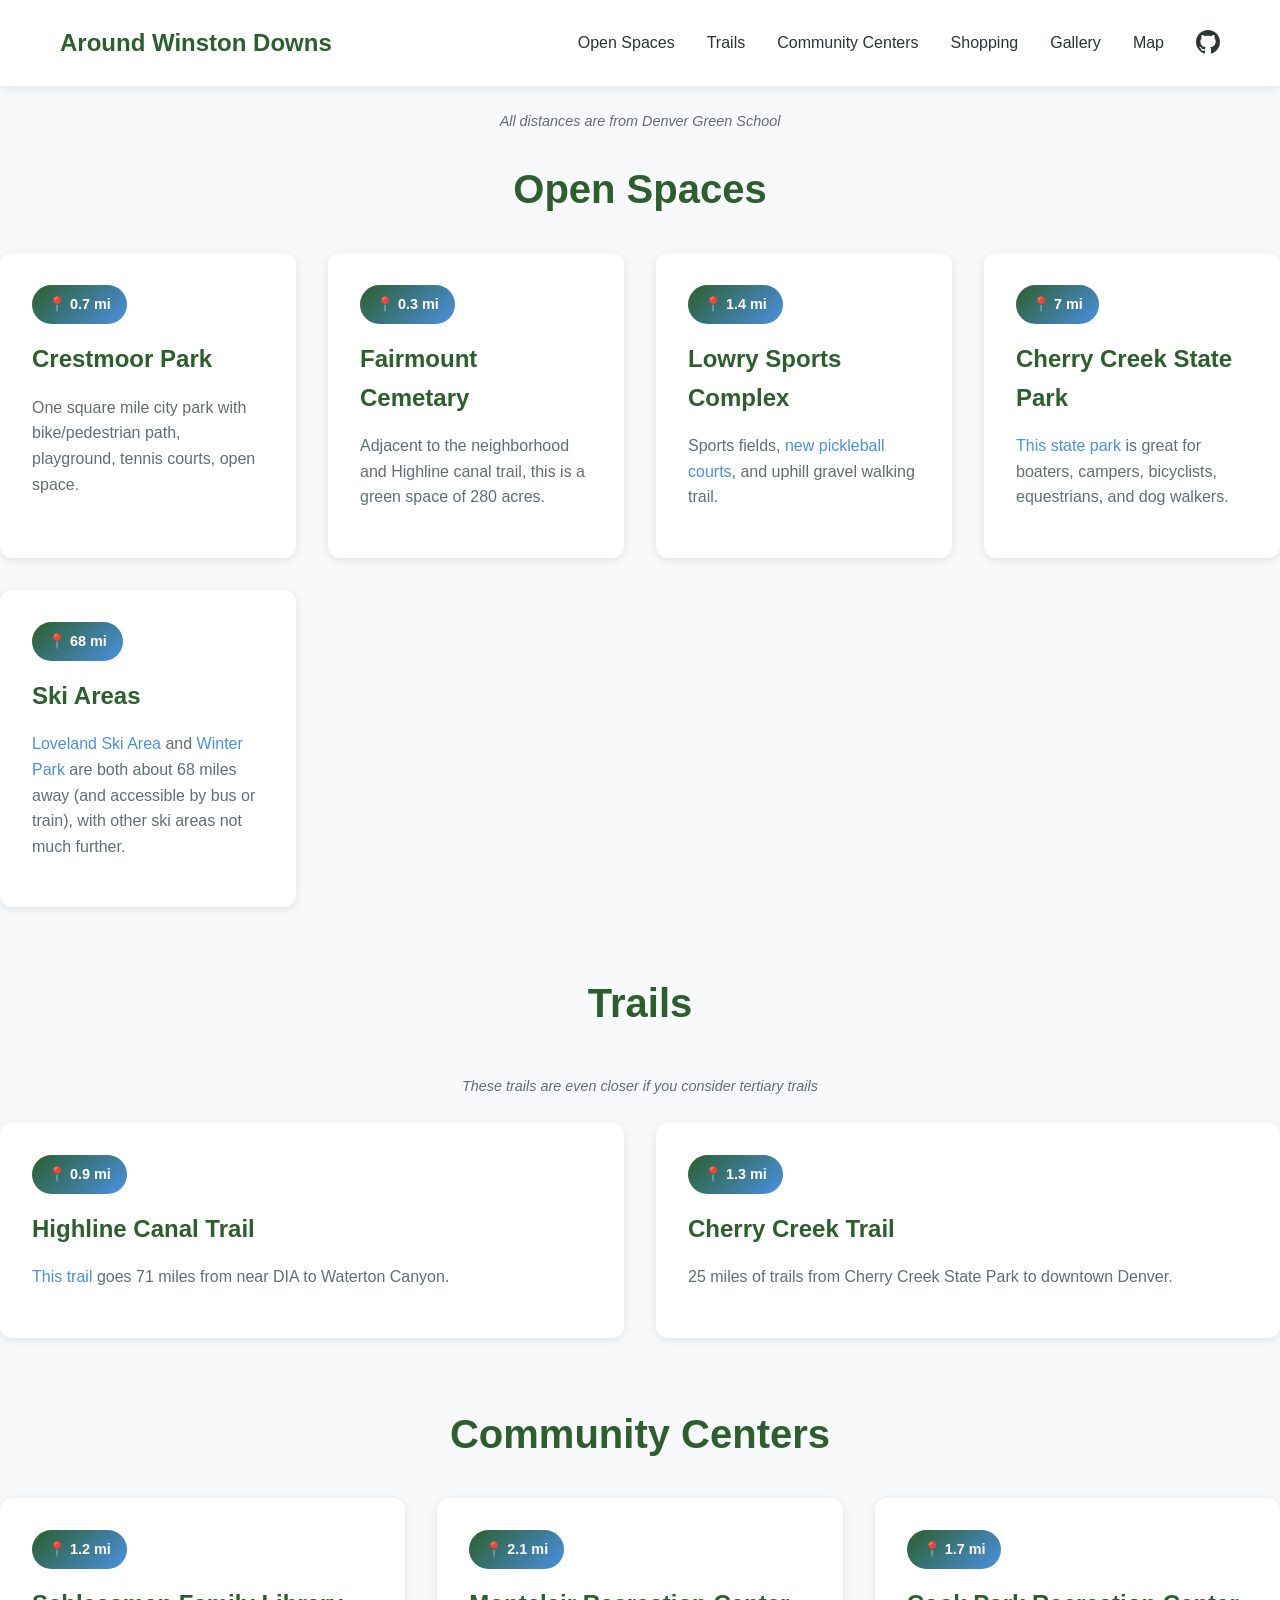
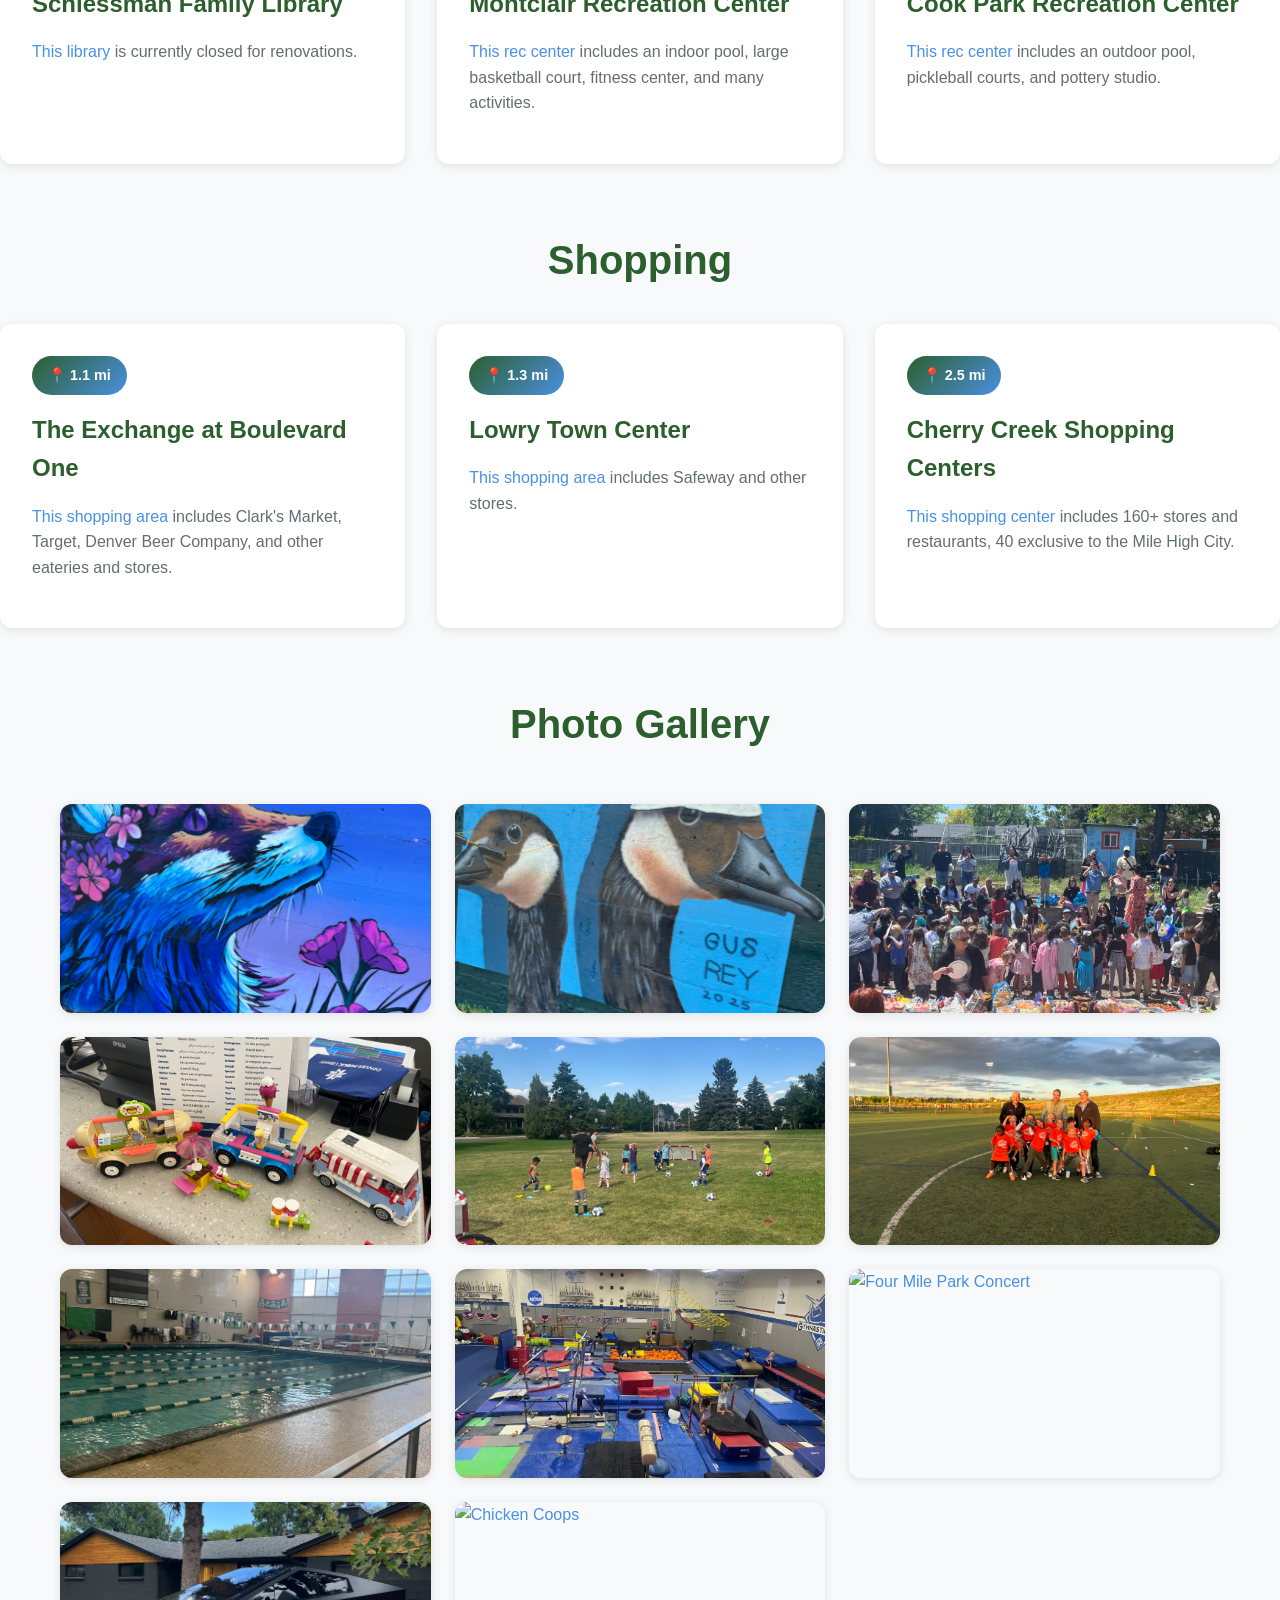
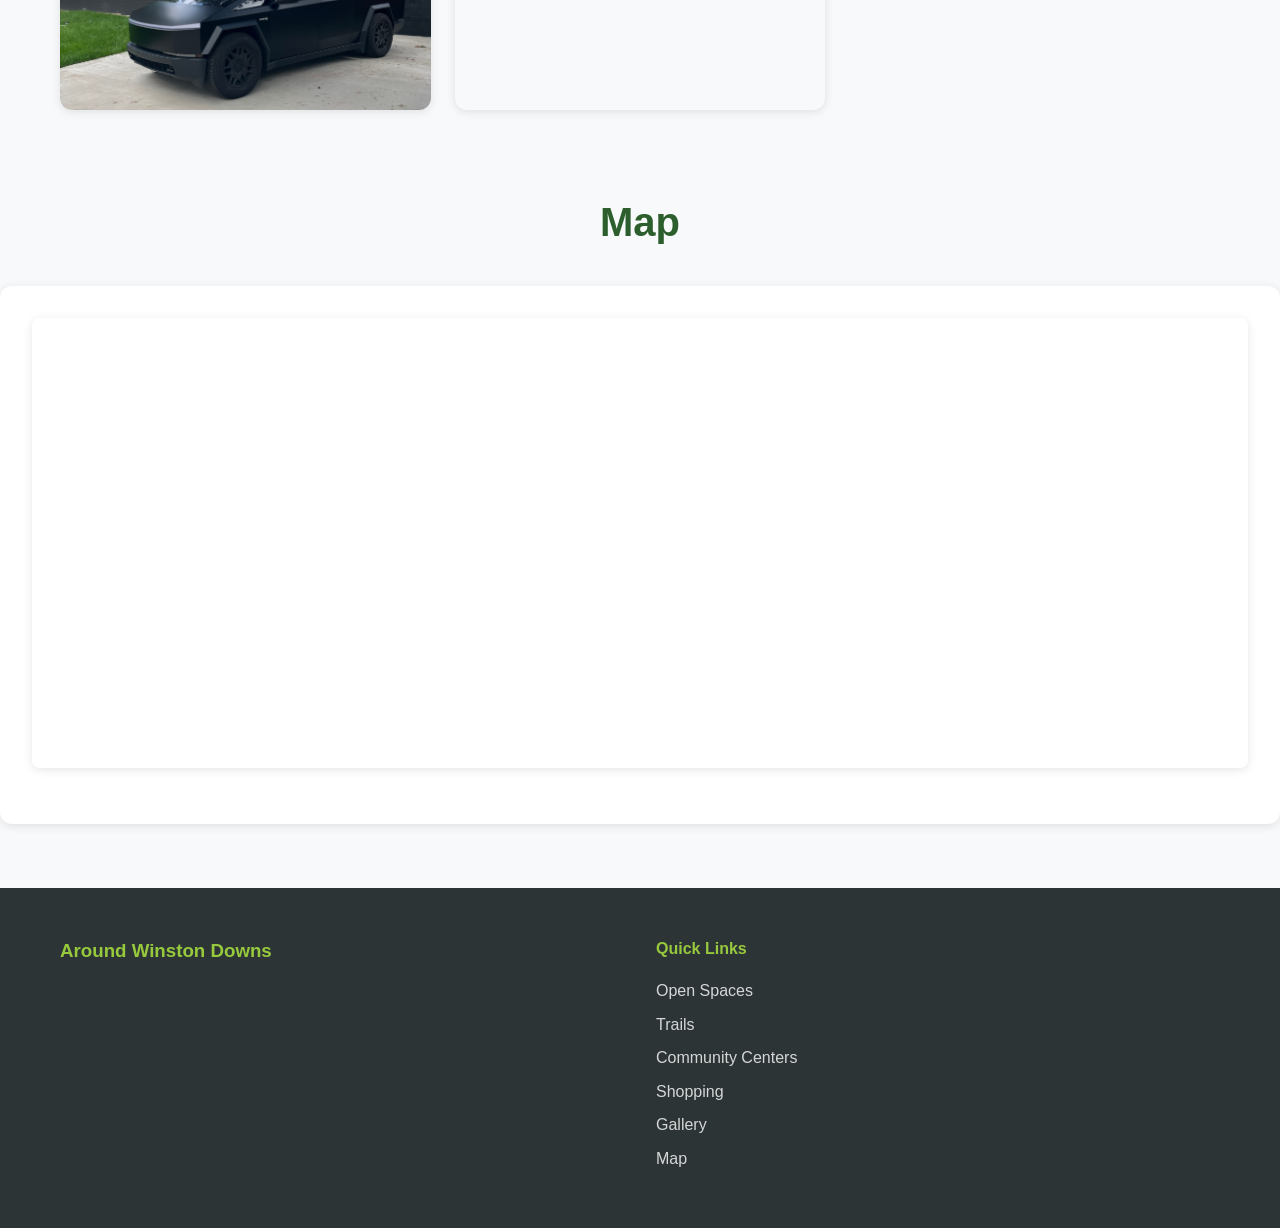
==== commit afebcaa1: "add state park" ====
--- a/index.html
+++ b/index.html
@@ -46,16 +46,31 @@
                 <p>One square mile city park with bike/pedestrian path, playground, tennis courts, open space.</p>
             </div>
             <div class="card">
-                <div class="locality-badge">📍 0.3</div>
+                <div class="locality-badge">📍 0.3 mi</div>
                 <h3>Fairmount Cemetary</h3>
                 <p>Adjacent to the neighborhood and Highline canal trail, this is a green space of 280 acres.</p>
             </div>
             <div class="card">
-                <div class="locality-badge">📍 1.4</div>
+                <div class="locality-badge">📍 1.4 mi</div>
                 <h3>Lowry Sports Complex</h3>
                 <p>Sports fields, <a
                         href="https://denvergov.org/files/assets/public/v/1/parks-and-recreation/documents/planning/specs/project-sheets/dpr-projectsheet_lowrypickleball.pdf">new
                         pickleball courts</a>, and uphill gravel walking trail.</p>
+            </div>
+            <div class="card">
+                <div class="locality-badge">📍 7 mi</div>
+                <h3>Cherry Creek State Park</h3>
+                <p><a href="https://cpw.state.co.us/state-parks/cherry-creek-state-park">This state park
+                    </a>is great for boaters, campers, bicyclists, equestrians, and dog walkers.</p>
+            </div>
+            <div class="card">
+                <div class="locality-badge">📍 68 mi</div>
+                <h3>Ski Areas</h3>
+                <p><a href="https://skiloveland.com/">Loveland Ski Area</a> and <a
+                        href="https://www.winterparkresort.com">Winter
+                        Park</a> are both about 68 miles away (and accessible by bus or train), with other ski areas not
+                    much
+                    further.</p>
             </div>
         </div>
     </section>
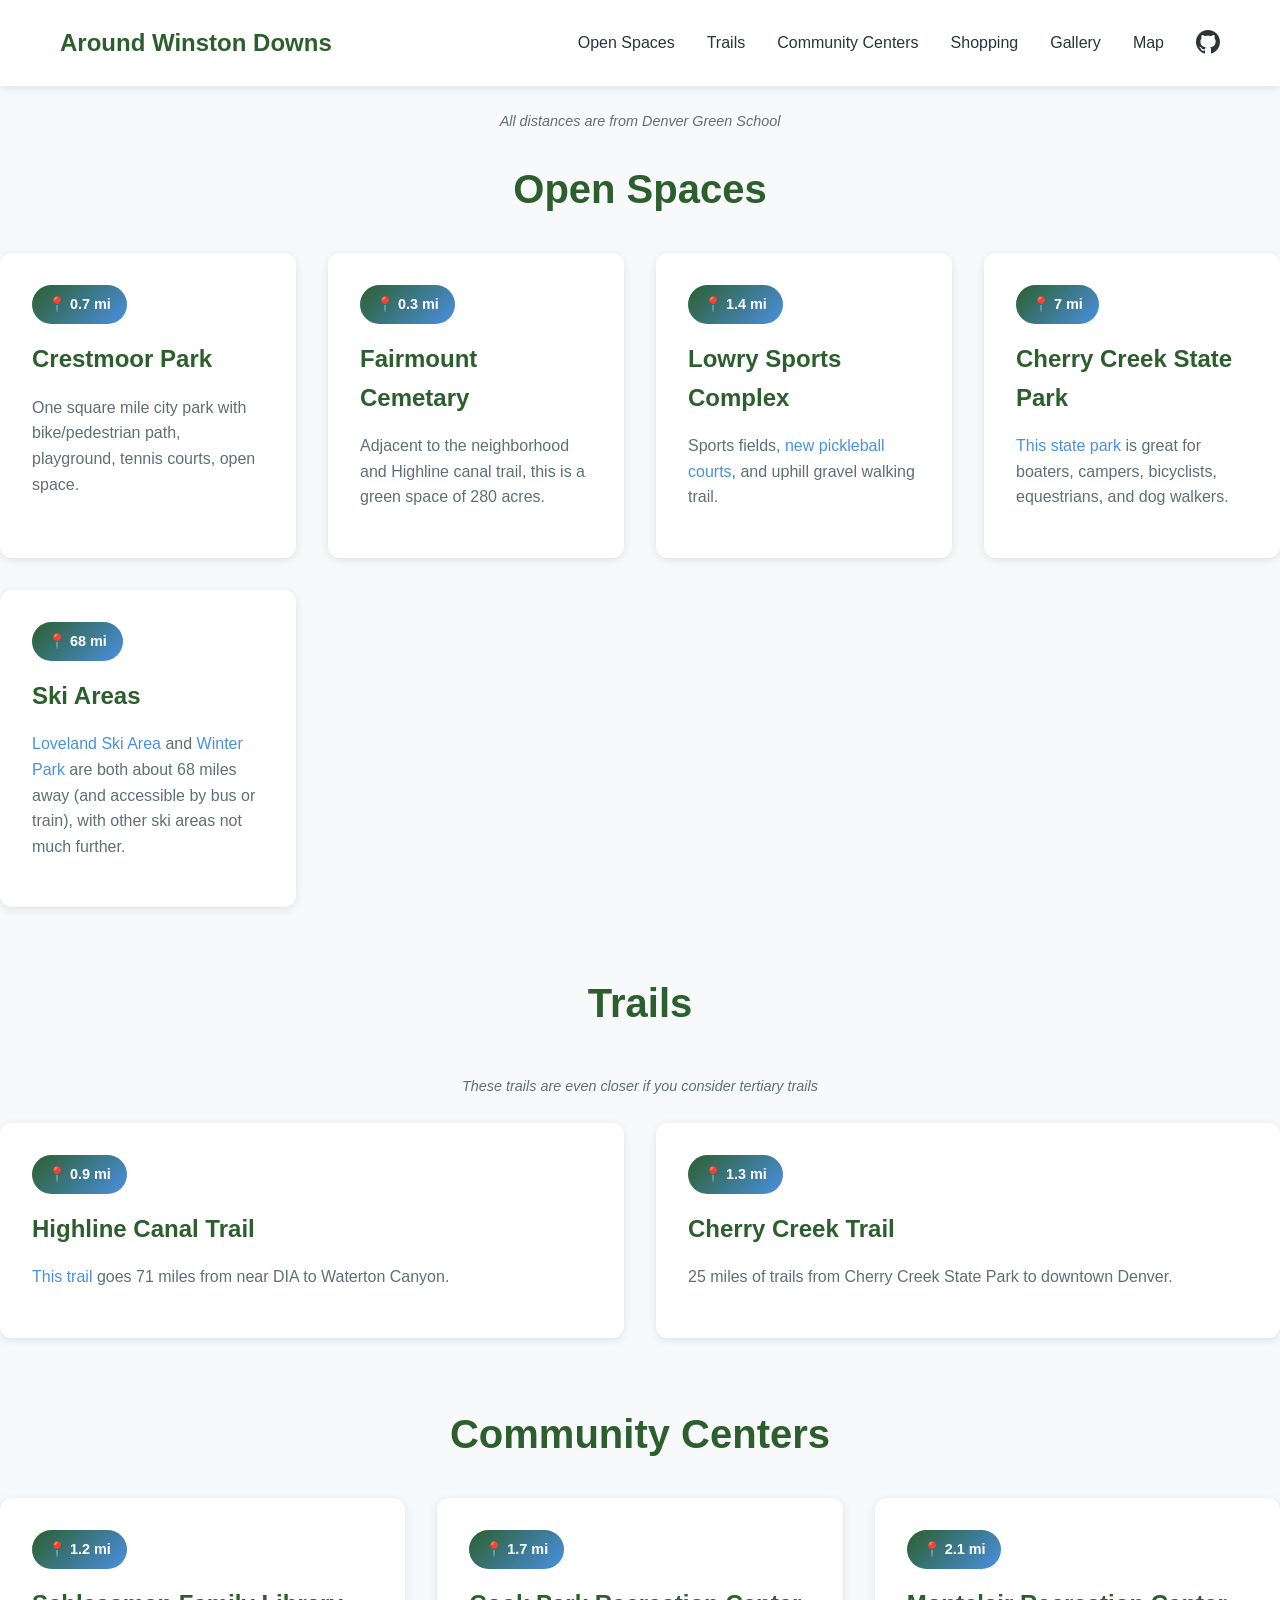
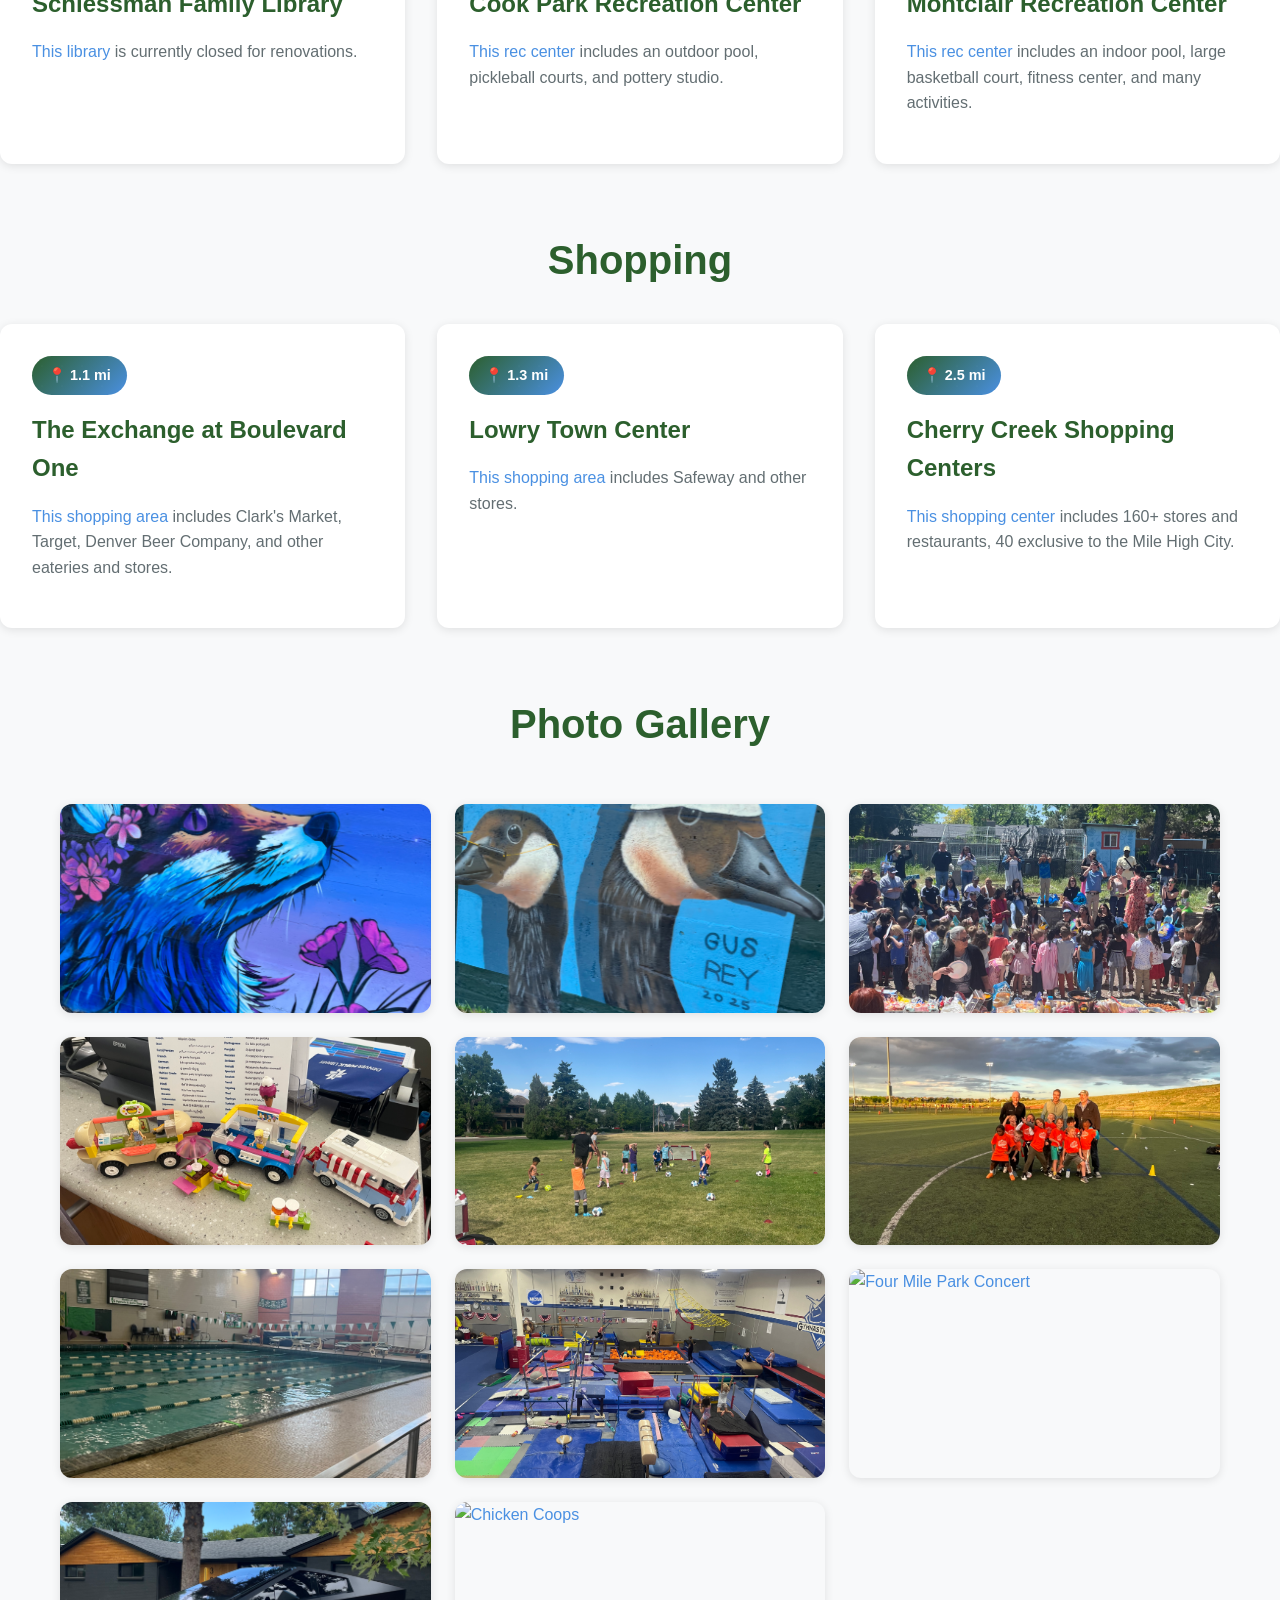
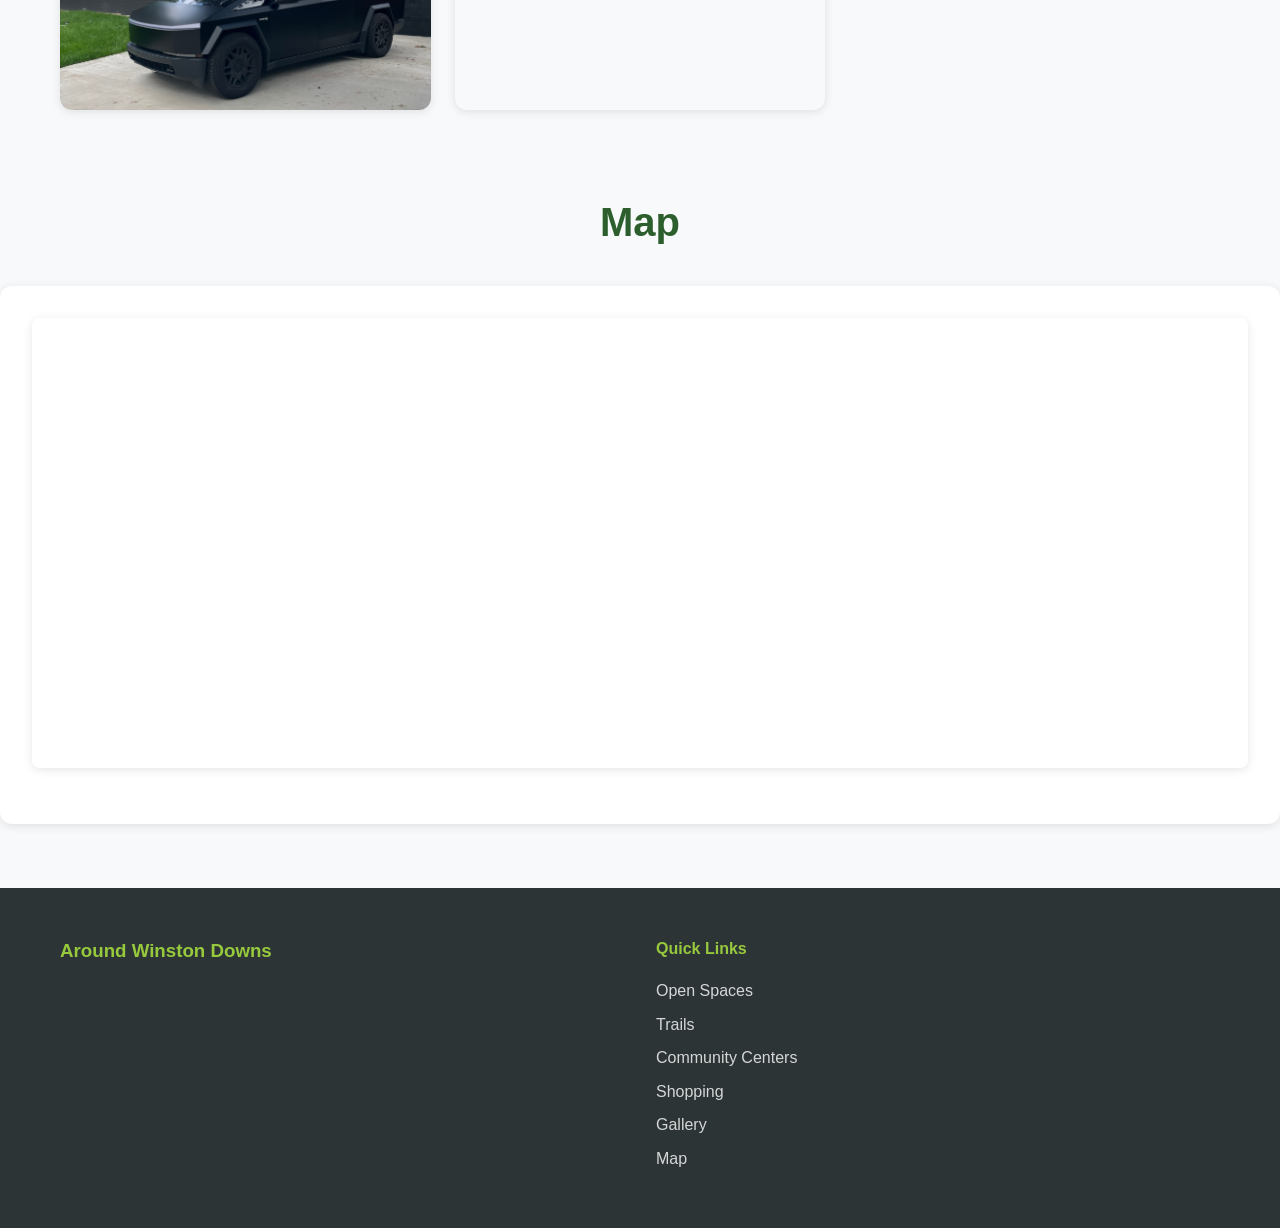
==== commit 5cfd6462: "reorder rec centers" ====
--- a/index.html
+++ b/index.html
@@ -105,19 +105,19 @@
                     currently closed for renovations.</p>
             </div>
             <div class="card">
+                <div class="locality-badge">📍 1.7 mi</div>
+                <h3>Cook Park Recreation Center</h3>
+                <p><a
+                        href="https://www.denvergov.org/Government/Agencies-Departments-Offices/Agencies-Departments-Offices-Directory/Parks-Recreation/Recreation-Centers-Pools/Recreation-Centers/Cook-Park-Recreation-Center">This
+                        rec center</a> includes an outdoor pool, pickleball courts, and pottery studio.</p>
+            </div>
+            <div class="card">
                 <div class="locality-badge">📍 2.1 mi</div>
                 <h3>Montclair Recreation Center</h3>
                 <p><a
                         href="https://www.denvergov.org/Government/Agencies-Departments-Offices/Agencies-Departments-Offices-Directory/Parks-Recreation/Recreation-Centers-Pools/Recreation-Centers/Montclair-Recreation-Center">This
                         rec center</a> includes an indoor pool, large basketball court, fitness center, and many
                     activities.</p>
-            </div>
-            <div class="card">
-                <div class="locality-badge">📍 1.7 mi</div>
-                <h3>Cook Park Recreation Center</h3>
-                <p><a
-                        href="https://www.denvergov.org/Government/Agencies-Departments-Offices/Agencies-Departments-Offices-Directory/Parks-Recreation/Recreation-Centers-Pools/Recreation-Centers/Cook-Park-Recreation-Center">This
-                        rec center</a> includes an outdoor pool, pickleball courts, and pottery studio.</p>
             </div>
         </div>
     </section>
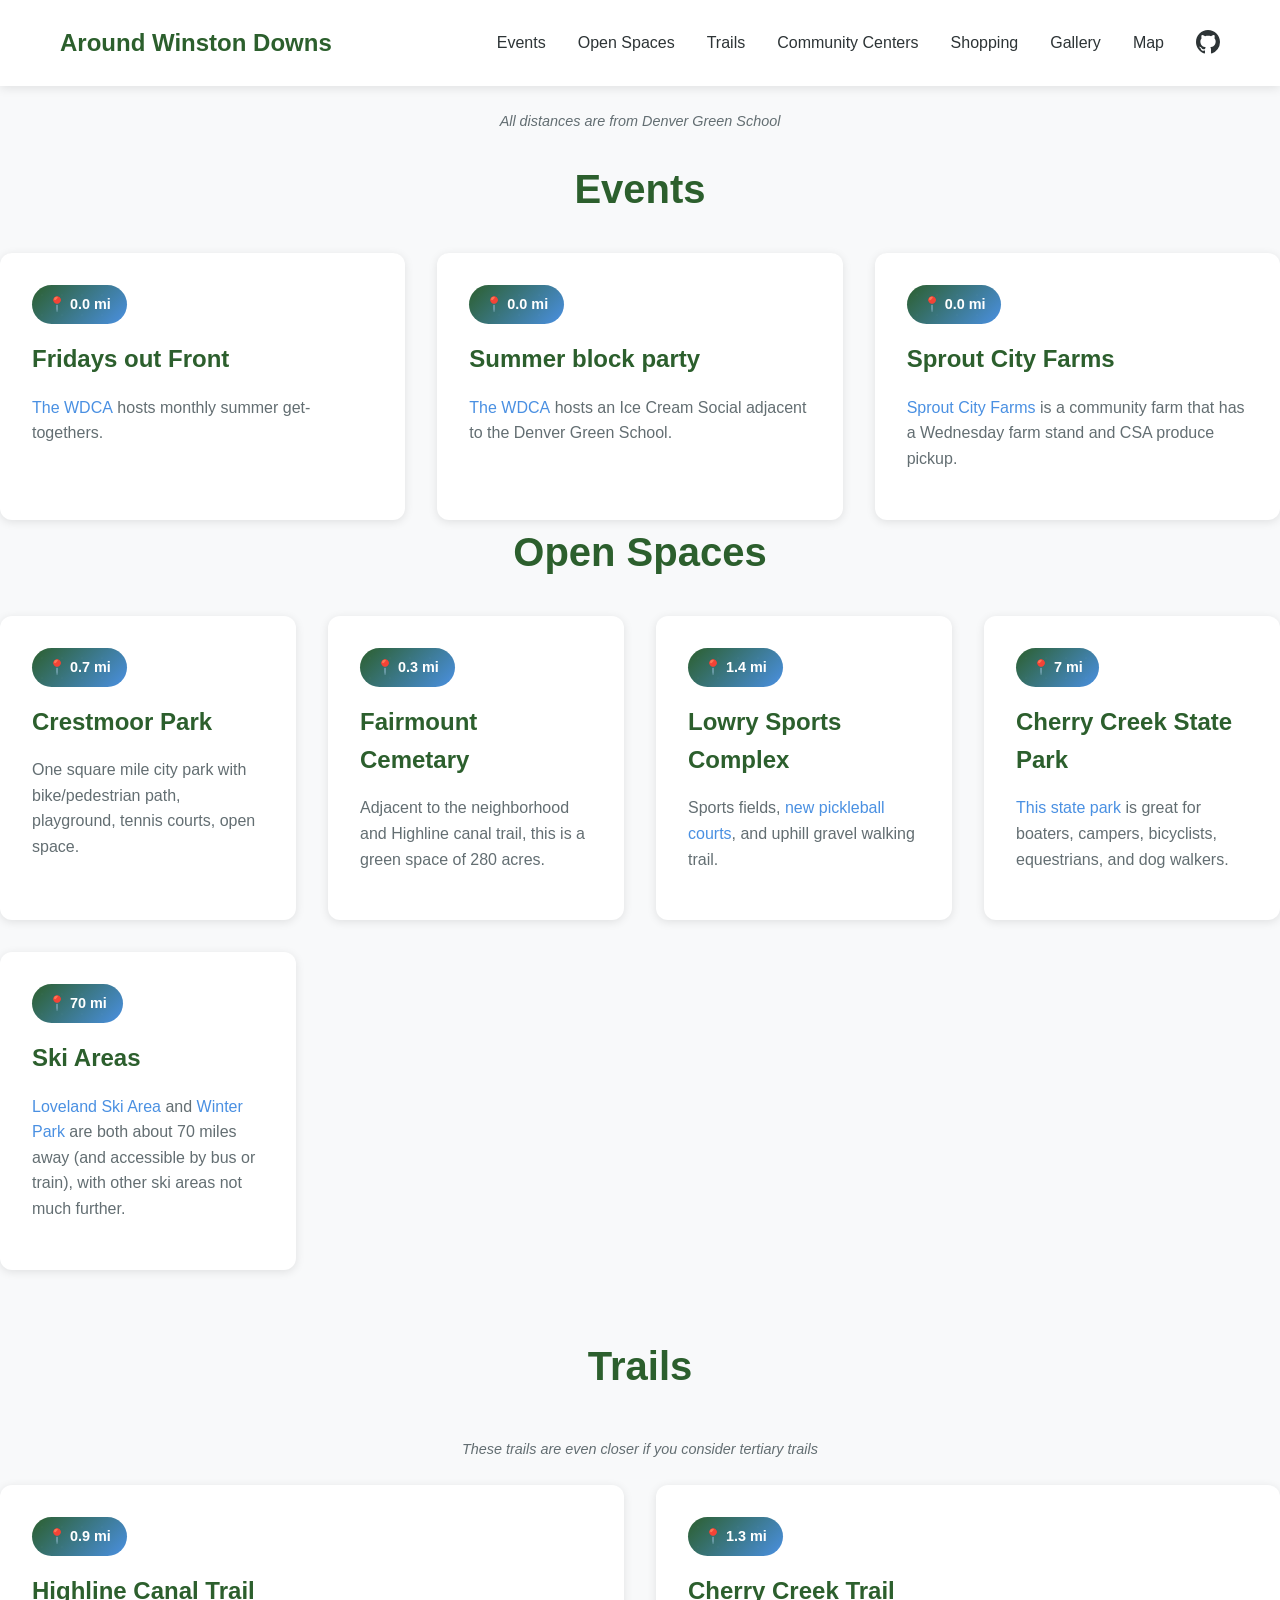
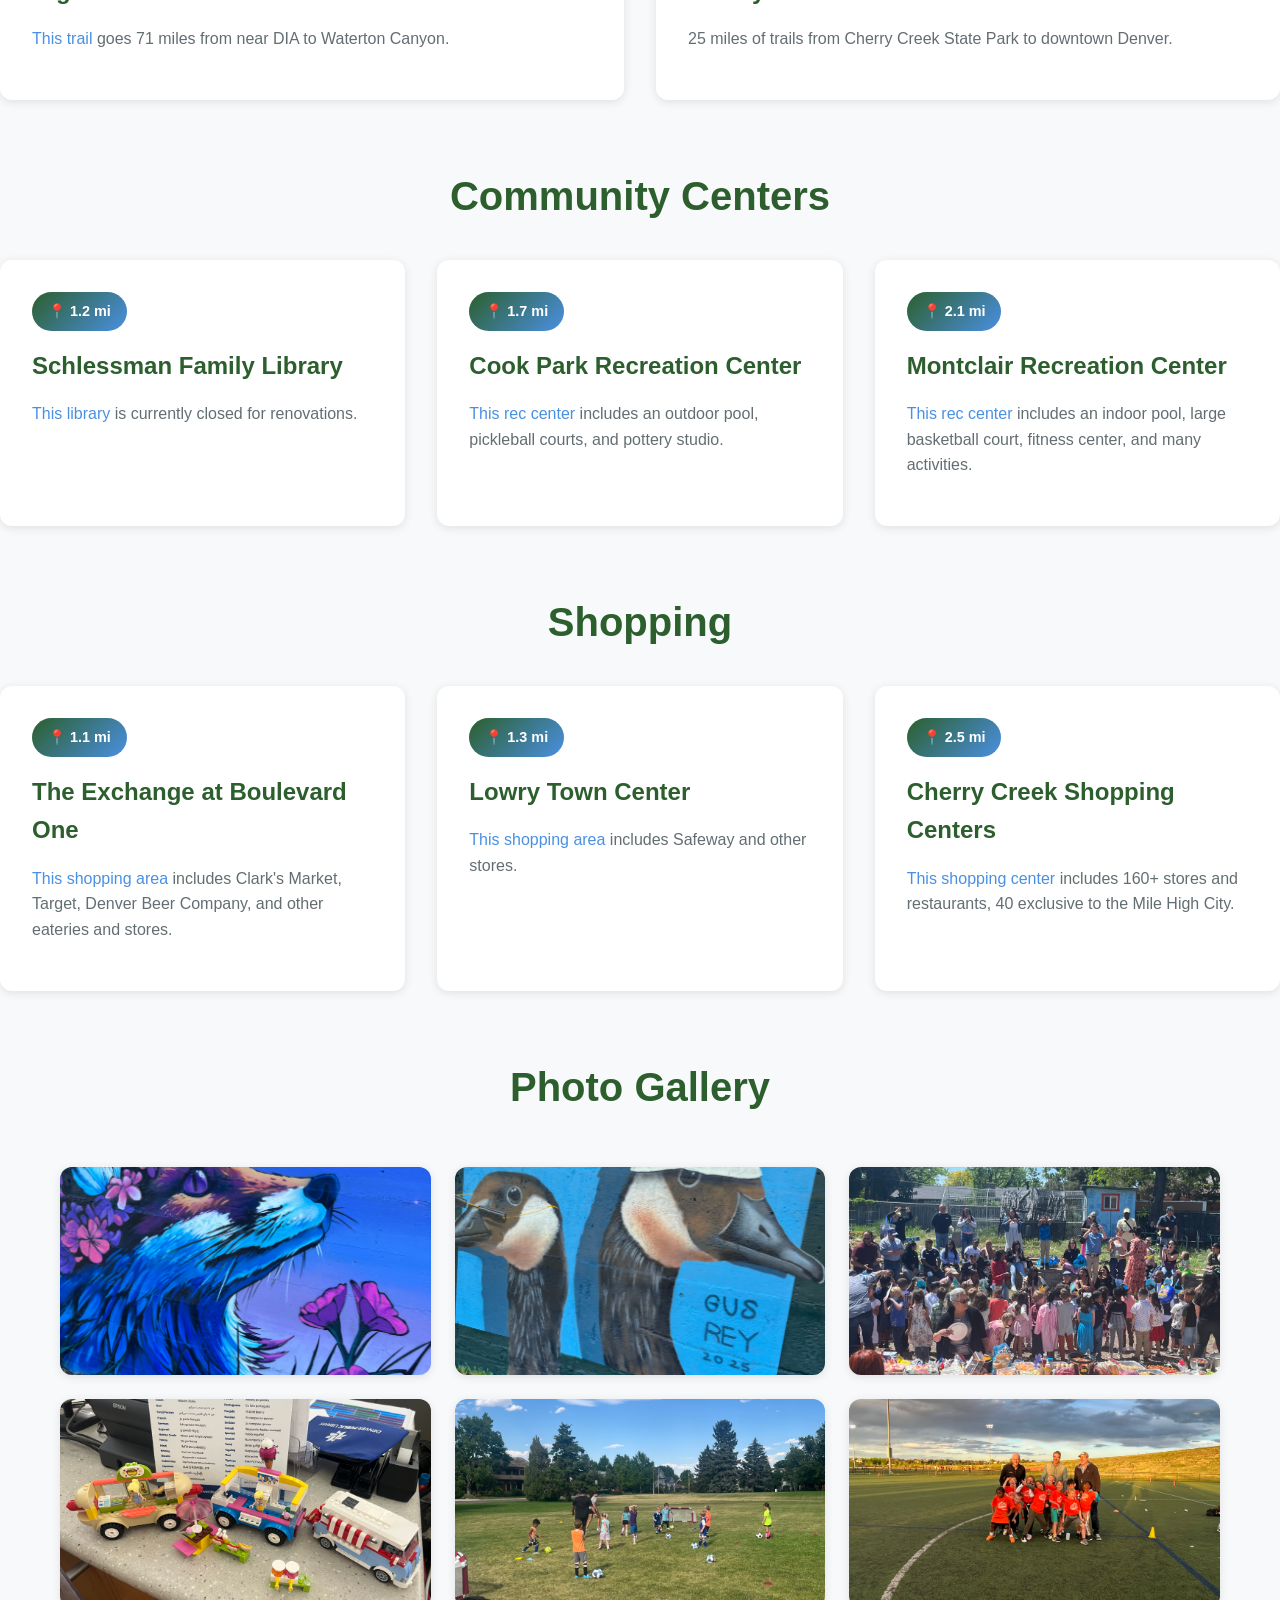
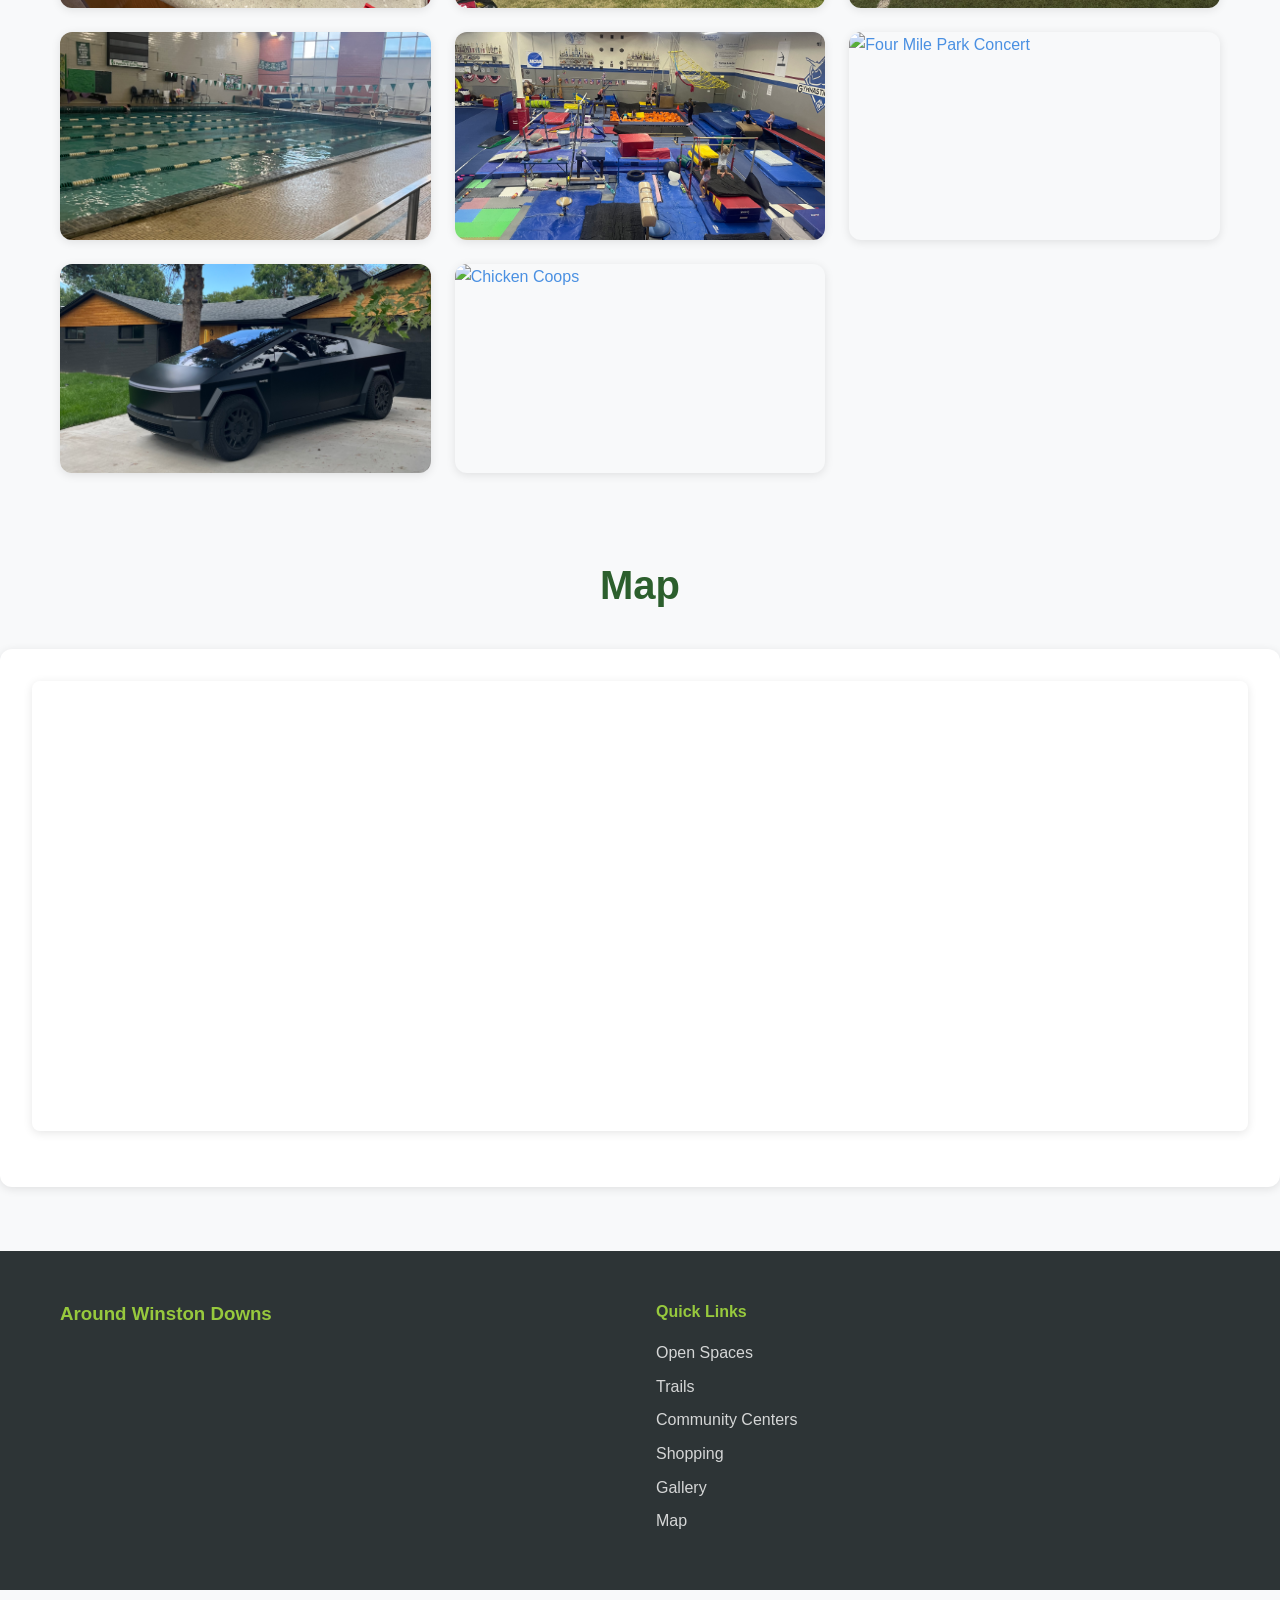
==== commit 7c49d4c9: "add events" ====
--- a/index.html
+++ b/index.html
@@ -17,6 +17,7 @@
             </div>
             <nav>
                 <ul>
+                    <li><a href="#events" class="nav-link">Events</a></li>
                     <li><a href="#open-spaces" class="nav-link">Open Spaces</a></li>
                     <li><a href="#trails" class="nav-link">Trails</a></li>
                     <li><a href="#community-centers" class="nav-link">Community Centers</a></li>
@@ -37,221 +38,244 @@
     <div class="distance-note">
         <p>All distances are from Denver Green School</p>
     </div>
-    <section id="open-spaces" class="content-section">
-        <h2>Open Spaces</h2>
+    <section id="events" class="content-section">
+        <h2>Events</h2>
         <div class="grid">
             <div class="card">
-                <div class="locality-badge">📍 0.7 mi</div>
-                <h3>Crestmoor Park</h3>
-                <p>One square mile city park with bike/pedestrian path, playground, tennis courts, open space.</p>
-            </div>
-            <div class="card">
-                <div class="locality-badge">📍 0.3 mi</div>
-                <h3>Fairmount Cemetary</h3>
-                <p>Adjacent to the neighborhood and Highline canal trail, this is a green space of 280 acres.</p>
-            </div>
-            <div class="card">
-                <div class="locality-badge">📍 1.4 mi</div>
-                <h3>Lowry Sports Complex</h3>
-                <p>Sports fields, <a
-                        href="https://denvergov.org/files/assets/public/v/1/parks-and-recreation/documents/planning/specs/project-sheets/dpr-projectsheet_lowrypickleball.pdf">new
-                        pickleball courts</a>, and uphill gravel walking trail.</p>
-            </div>
-            <div class="card">
-                <div class="locality-badge">📍 7 mi</div>
-                <h3>Cherry Creek State Park</h3>
-                <p><a href="https://cpw.state.co.us/state-parks/cherry-creek-state-park">This state park
-                    </a>is great for boaters, campers, bicyclists, equestrians, and dog walkers.</p>
-            </div>
-            <div class="card">
-                <div class="locality-badge">📍 68 mi</div>
-                <h3>Ski Areas</h3>
-                <p><a href="https://skiloveland.com/">Loveland Ski Area</a> and <a
-                        href="https://www.winterparkresort.com">Winter
-                        Park</a> are both about 68 miles away (and accessible by bus or train), with other ski areas not
-                    much
-                    further.</p>
+                <div class="locality-badge">📍 0.0 mi</div>
+                <h3>Fridays out Front</h3>
+                <p><a href="https://winstondowns.org">The WDCA</a> hosts monthly summer get-togethers.</p>
+            </div>
+            <div class="card">
+                <div class="locality-badge">📍 0.0 mi</div>
+                <h3>Summer block party</h3>
+                <p><a href="https://winstondowns.org">The WDCA</a> hosts an Ice Cream Social
+                    adjacent to the Denver Green School.</p>
+            </div>
+            <div class="card">
+                <div class="locality-badge">📍 0.0 mi</div>
+                <h3>Sprout City Farms</h3>
+                <p><a href="https://sproutcityfarms.org">Sprout City Farms</a> is a community farm
+                    that has a Wednesday farm stand and CSA produce pickup.</p>
             </div>
         </div>
-    </section>
-
-    <section id="trails" class="content-section">
-        <h2>Trails</h2>
-        <div class="distance-note">
-            <p>These trails are even closer if you consider tertiary trails</p>
-        </div>
-        <div class="grid">
-            <div class="card">
-                <div class="locality-badge">📍 0.9 mi</div>
-                <h3>Highline Canal Trail</h3>
-                <p><a href="https://visit.highlinecanal.org/">This trail</a> goes 71 miles from near DIA to Waterton
-                    Canyon.</p>
-            </div>
-            <div class="card">
-                <div class="locality-badge">📍 1.3 mi</div>
-                <h3>Cherry Creek Trail</h3>
-                <p>25 miles of trails from Cherry Creek State Park to downtown Denver.</p>
-            </div>
-        </div>
-    </section>
-
-    <section id="community-centers" class="content-section">
-        <h2>Community Centers</h2>
-        <div class="grid">
-            <div class="card">
-                <div class="locality-badge">📍 1.2 mi</div>
-                <h3>Schlessman Family Library</h3>
-                <p><a href="https://www.denverlibrary.org/content/schlessman-family-branch-library">This library</a> is
-                    currently closed for renovations.</p>
-            </div>
-            <div class="card">
-                <div class="locality-badge">📍 1.7 mi</div>
-                <h3>Cook Park Recreation Center</h3>
-                <p><a
-                        href="https://www.denvergov.org/Government/Agencies-Departments-Offices/Agencies-Departments-Offices-Directory/Parks-Recreation/Recreation-Centers-Pools/Recreation-Centers/Cook-Park-Recreation-Center">This
-                        rec center</a> includes an outdoor pool, pickleball courts, and pottery studio.</p>
-            </div>
-            <div class="card">
-                <div class="locality-badge">📍 2.1 mi</div>
-                <h3>Montclair Recreation Center</h3>
-                <p><a
-                        href="https://www.denvergov.org/Government/Agencies-Departments-Offices/Agencies-Departments-Offices-Directory/Parks-Recreation/Recreation-Centers-Pools/Recreation-Centers/Montclair-Recreation-Center">This
-                        rec center</a> includes an indoor pool, large basketball court, fitness center, and many
-                    activities.</p>
-            </div>
-        </div>
-    </section>
-
-    <section id="local-shopping" class="content-section">
-        <h2>Shopping</h2>
-        <div class="grid">
-            <div class="card">
-                <div class="locality-badge">📍 1.1 mi</div>
-                <h3>The Exchange at Boulevard One</h3>
-                <p><a href="https://www.exchangeboulevardone.com/">This shopping area</a> includes Clark's Market,
-                    Target, Denver Beer Company, and other eateries and stores.</p>
-            </div>
-            <div class="card">
-                <div class="locality-badge">📍 1.3 mi</div>
-                <h3>Lowry Town Center</h3>
-                <p><a href="https://lowrytowncenter.shopkimco.com/stores">This
-                        shopping area</a> includes Safeway and other stores.</p>
-            </div>
-            <div class="card">
-                <div class="locality-badge">📍 2.5 mi</div>
-                <h3>Cherry Creek Shopping Centers</h3>
-                <p><a href="https://shopcherrycreek.com/">This shopping center
-                    </a> includes 160+ stores and restaurants, 40 exclusive to the Mile High City.</p>
-            </div>
-        </div>
-    </section>
-
-    <main class="container">
-        <section id="gallery" class="content-section">
-            <h2>Photo Gallery</h2>
-            <div class="gallery-grid" id="gallery-grid">
-                <a href="images/cherry_creek_mural_fox.jpg" data-pswp-width="1536" data-pswp-height="2048"
-                    target="_blank">
-                    <img src="images/cherry_creek_mural_fox.jpg" alt="Cherry Creek Mural - Fox" />
-                    <div class="gallery-caption">Cherry Creek Mural - Fox</div>
-                </a>
-                <a href="images/cherry_creek_mural_geese.jpg" data-pswp-width="1536" data-pswp-height="2048"
-                    target="_blank">
-                    <img src="images/cherry_creek_mural_geese.jpg" alt="Cherry Creek Mural - Geese" />
-                    <div class="gallery-caption">Cherry Creek Mural - Geese</div>
-                </a>
-                <a href="images/denver_green_school.jpg" data-pswp-width="2048" data-pswp-height="1536" target="_blank">
-                    <img src="images/denver_green_school.jpg" alt="Denver Green School" />
-                    <div class="gallery-caption">Denver Green School</div>
-                </a>
-                <a href="images/library.jpg" data-pswp-width="1536" data-pswp-height="2048" target="_blank">
-                    <img src="images/library.jpg" alt="Library" />
-                    <div class="gallery-caption">Library</div>
-                </a>
-                <a href="images/youth_park.jpg" data-pswp-width="2048" data-pswp-height="1536" target="_blank">
-                    <img src="images/youth_park.jpg" alt="Youth Park" />
-                    <div class="gallery-caption">Youth Park</div>
-                </a>
-                <a href="images/lowry_sports_complex.jpg" data-pswp-width="2048" data-pswp-height="1536"
-                    target="_blank">
-                    <img src="images/lowry_sports_complex.jpg" alt="Lowry Sports Complex" />
-                    <div class="gallery-caption">Lowry Sports Complex</div>
-                </a>
-                <a href="images/swim_dogs_george_washington_pool.jpg" data-pswp-width="1536" data-pswp-height="2048"
-                    target="_blank">
-                    <img src="images/swim_dogs_george_washington_pool.jpg" alt="Swim Dogs at George Washington Pool" />
-                    <div class="gallery-caption">Swim Dogs - George Washington Pool</div>
-                </a>
-                <a href="images/gymnastics_plus.jpg" data-pswp-width="2048" data-pswp-height="1536" target="_blank">
-                    <img src="images/gymnastics_plus.jpg" alt="Gymnastics Plus" />
-                    <div class="gallery-caption">Gymnastics Plus</div>
-                </a>
-                <a href="images/four_mile_park_concert.jpg" data-pswp-width="2048" data-pswp-height="1536"
-                    target="_blank">
-                    <img src="images/four_mile_park_concert.jpg" alt="Four Mile Park Concert" />
-                    <div class="gallery-caption">Four Mile Park Concert</div>
-                </a>
-                <a href="images/car.jpg" target="_blank">
-                    <img src="images/car.jpg" alt="Car" />
-                    <div class="gallery-caption">Picture</div>
-                </a>
-                <a href="images/chicken_coops.jpg" data-pswp-width="1536" data-pswp-height="2048" target="_blank">
-                    <img src="images/chicken_coops.jpg" alt="Chicken Coops" />
-                    <div class="gallery-caption">Chicken Coops</div>
-                </a>
-            </div>
-        </section>
-    </main>
-
-    <section id="map" class="content-section">
-        <h2>Map</h2>
-        <div class="card">
-            <div class="map-container">
-                <iframe
-                    src="https://www.google.com/maps/embed?pb=!1m18!1m12!1m3!1d3070.7426891795584!2d-104.90682892346494!3d39.667843971543916!2m3!1f0!2f0!3f0!3m2!1i1024!2i768!4f13.1!3m3!1m2!1s0x876c7da5d11c9d9d%3A0x8c8e3b9e3c8e3b9e!2s6700%20E%20Virginia%20Ave%2C%20Denver%2C%20CO%2080224!5e0!3m2!1sen!2sus!4v1696435200000!5m2!1sen!2sus"
-                    width="100%" height="450" style="border:0;" allowfullscreen="" loading="lazy"
-                    referrerpolicy="no-referrer-when-downgrade">
-                </iframe>
-            </div>
-        </div>
-    </section>
-
-    <footer>
-        <div class="container">
-            <div class="footer-content">
-                <div class="footer-section">
-                    <h3>Around Winston Downs</h3>
-                </div>
-                <div class="footer-section">
-                    <h4>Quick Links</h4>
-                    <ul>
-                        <li><a href="#open-spaces">Open Spaces</a></li>
-                        <li><a href="#trails">Trails</a></li>
-                        <li><a href="#community-centers">Community Centers</a></li>
-                        <li><a href="#local-shopping">Shopping</a></li>
-                        <li><a href="#gallery">Gallery</a></li>
-                        <li><a href="#map">Map</a></li>
-                    </ul>
-                </div>
-            </div>
-        </div>
-    </footer>
-
-    <script type="module">
-        import PhotoSwipeLightbox from 'https://cdn.jsdelivr.net/npm/photoswipe@5.4.3/dist/photoswipe-lightbox.esm.js';
-        import PhotoSwipe from 'https://cdn.jsdelivr.net/npm/photoswipe@5.4.3/dist/photoswipe.esm.js';
-
-        const lightbox = new PhotoSwipeLightbox({
-            gallery: '#gallery-grid',
-            children: 'a',
-            pswpModule: PhotoSwipe,
-            bgOpacity: 0.9,
-            padding: { top: 50, bottom: 50, left: 50, right: 50 },
-        });
-
-        lightbox.init();
-    </script>
-    <script src="script.js"></script>
+        <section id="open-spaces" class="content-section">
+            <h2>Open Spaces</h2>
+            <div class="grid">
+                <div class="card">
+                    <div class="locality-badge">📍 0.7 mi</div>
+                    <h3>Crestmoor Park</h3>
+                    <p>One square mile city park with bike/pedestrian path, playground, tennis courts, open space.</p>
+                </div>
+                <div class="card">
+                    <div class="locality-badge">📍 0.3 mi</div>
+                    <h3>Fairmount Cemetary</h3>
+                    <p>Adjacent to the neighborhood and Highline canal trail, this is a green space of 280 acres.</p>
+                </div>
+                <div class="card">
+                    <div class="locality-badge">📍 1.4 mi</div>
+                    <h3>Lowry Sports Complex</h3>
+                    <p>Sports fields, <a
+                            href="https://denvergov.org/files/assets/public/v/1/parks-and-recreation/documents/planning/specs/project-sheets/dpr-projectsheet_lowrypickleball.pdf">new
+                            pickleball courts</a>, and uphill gravel walking trail.</p>
+                </div>
+                <div class="card">
+                    <div class="locality-badge">📍 7 mi</div>
+                    <h3>Cherry Creek State Park</h3>
+                    <p><a href="https://cpw.state.co.us/state-parks/cherry-creek-state-park">This state park
+                        </a>is great for boaters, campers, bicyclists, equestrians, and dog walkers.</p>
+                </div>
+                <div class="card">
+                    <div class="locality-badge">📍 70 mi</div>
+                    <h3>Ski Areas</h3>
+                    <p><a href="https://skiloveland.com/">Loveland Ski Area</a> and <a
+                            href="https://www.winterparkresort.com">Winter
+                            Park</a> are both about 70 miles away (and accessible by bus or train), with other ski areas
+                        not much further.</p>
+                </div>
+            </div>
+        </section>
+
+        <section id="trails" class="content-section">
+            <h2>Trails</h2>
+            <div class="distance-note">
+                <p>These trails are even closer if you consider tertiary trails</p>
+            </div>
+            <div class="grid">
+                <div class="card">
+                    <div class="locality-badge">📍 0.9 mi</div>
+                    <h3>Highline Canal Trail</h3>
+                    <p><a href="https://visit.highlinecanal.org/">This trail</a> goes 71 miles from near DIA to Waterton
+                        Canyon.</p>
+                </div>
+                <div class="card">
+                    <div class="locality-badge">📍 1.3 mi</div>
+                    <h3>Cherry Creek Trail</h3>
+                    <p>25 miles of trails from Cherry Creek State Park to downtown Denver.</p>
+                </div>
+            </div>
+        </section>
+
+        <section id="community-centers" class="content-section">
+            <h2>Community Centers</h2>
+            <div class="grid">
+                <div class="card">
+                    <div class="locality-badge">📍 1.2 mi</div>
+                    <h3>Schlessman Family Library</h3>
+                    <p><a href="https://www.denverlibrary.org/content/schlessman-family-branch-library">This library</a>
+                        is
+                        currently closed for renovations.</p>
+                </div>
+                <div class="card">
+                    <div class="locality-badge">📍 1.7 mi</div>
+                    <h3>Cook Park Recreation Center</h3>
+                    <p><a
+                            href="https://www.denvergov.org/Government/Agencies-Departments-Offices/Agencies-Departments-Offices-Directory/Parks-Recreation/Recreation-Centers-Pools/Recreation-Centers/Cook-Park-Recreation-Center">This
+                            rec center</a> includes an outdoor pool, pickleball courts, and pottery studio.</p>
+                </div>
+                <div class="card">
+                    <div class="locality-badge">📍 2.1 mi</div>
+                    <h3>Montclair Recreation Center</h3>
+                    <p><a
+                            href="https://www.denvergov.org/Government/Agencies-Departments-Offices/Agencies-Departments-Offices-Directory/Parks-Recreation/Recreation-Centers-Pools/Recreation-Centers/Montclair-Recreation-Center">This
+                            rec center</a> includes an indoor pool, large basketball court, fitness center, and many
+                        activities.</p>
+                </div>
+            </div>
+        </section>
+
+        <section id="local-shopping" class="content-section">
+            <h2>Shopping</h2>
+            <div class="grid">
+                <div class="card">
+                    <div class="locality-badge">📍 1.1 mi</div>
+                    <h3>The Exchange at Boulevard One</h3>
+                    <p><a href="https://www.exchangeboulevardone.com/">This shopping area</a> includes Clark's Market,
+                        Target, Denver Beer Company, and other eateries and stores.</p>
+                </div>
+                <div class="card">
+                    <div class="locality-badge">📍 1.3 mi</div>
+                    <h3>Lowry Town Center</h3>
+                    <p><a href="https://lowrytowncenter.shopkimco.com/stores">This
+                            shopping area</a> includes Safeway and other stores.</p>
+                </div>
+                <div class="card">
+                    <div class="locality-badge">📍 2.5 mi</div>
+                    <h3>Cherry Creek Shopping Centers</h3>
+                    <p><a href="https://shopcherrycreek.com/">This shopping center
+                        </a> includes 160+ stores and restaurants, 40 exclusive to the Mile High City.</p>
+                </div>
+            </div>
+        </section>
+
+        <main class="container">
+            <section id="gallery" class="content-section">
+                <h2>Photo Gallery</h2>
+                <div class="gallery-grid" id="gallery-grid">
+                    <a href="images/cherry_creek_mural_fox.jpg" data-pswp-width="1536" data-pswp-height="2048"
+                        target="_blank">
+                        <img src="images/cherry_creek_mural_fox.jpg" alt="Cherry Creek Mural - Fox" />
+                        <div class="gallery-caption">Cherry Creek Mural - Fox</div>
+                    </a>
+                    <a href="images/cherry_creek_mural_geese.jpg" data-pswp-width="1536" data-pswp-height="2048"
+                        target="_blank">
+                        <img src="images/cherry_creek_mural_geese.jpg" alt="Cherry Creek Mural - Geese" />
+                        <div class="gallery-caption">Cherry Creek Mural - Geese</div>
+                    </a>
+                    <a href="images/denver_green_school.jpg" data-pswp-width="2048" data-pswp-height="1536"
+                        target="_blank">
+                        <img src="images/denver_green_school.jpg" alt="Denver Green School" />
+                        <div class="gallery-caption">Denver Green School</div>
+                    </a>
+                    <a href="images/library.jpg" data-pswp-width="1536" data-pswp-height="2048" target="_blank">
+                        <img src="images/library.jpg" alt="Library" />
+                        <div class="gallery-caption">Library</div>
+                    </a>
+                    <a href="images/youth_park.jpg" data-pswp-width="2048" data-pswp-height="1536" target="_blank">
+                        <img src="images/youth_park.jpg" alt="Youth Park" />
+                        <div class="gallery-caption">Youth Park</div>
+                    </a>
+                    <a href="images/lowry_sports_complex.jpg" data-pswp-width="2048" data-pswp-height="1536"
+                        target="_blank">
+                        <img src="images/lowry_sports_complex.jpg" alt="Lowry Sports Complex" />
+                        <div class="gallery-caption">Lowry Sports Complex</div>
+                    </a>
+                    <a href="images/swim_dogs_george_washington_pool.jpg" data-pswp-width="1536" data-pswp-height="2048"
+                        target="_blank">
+                        <img src="images/swim_dogs_george_washington_pool.jpg"
+                            alt="Swim Dogs at George Washington Pool" />
+                        <div class="gallery-caption">Swim Dogs - George Washington Pool</div>
+                    </a>
+                    <a href="images/gymnastics_plus.jpg" data-pswp-width="2048" data-pswp-height="1536" target="_blank">
+                        <img src="images/gymnastics_plus.jpg" alt="Gymnastics Plus" />
+                        <div class="gallery-caption">Gymnastics Plus</div>
+                    </a>
+                    <a href="images/four_mile_park_concert.jpg" data-pswp-width="2048" data-pswp-height="1536"
+                        target="_blank">
+                        <img src="images/four_mile_park_concert.jpg" alt="Four Mile Park Concert" />
+                        <div class="gallery-caption">Four Mile Park Concert</div>
+                    </a>
+                    <a href="images/car.jpg" target="_blank">
+                        <img src="images/car.jpg" alt="Car" />
+                        <div class="gallery-caption">Picture</div>
+                    </a>
+                    <a href="images/chicken_coops.jpg" data-pswp-width="1536" data-pswp-height="2048" target="_blank">
+                        <img src="images/chicken_coops.jpg" alt="Chicken Coops" />
+                        <div class="gallery-caption">Chicken Coops</div>
+                    </a>
+                </div>
+            </section>
+        </main>
+
+        <section id="map" class="content-section">
+            <h2>Map</h2>
+            <div class="card">
+                <div class="map-container">
+                    <iframe
+                        src="https://www.google.com/maps/embed?pb=!1m18!1m12!1m3!1d3070.7426891795584!2d-104.90682892346494!3d39.667843971543916!2m3!1f0!2f0!3f0!3m2!1i1024!2i768!4f13.1!3m3!1m2!1s0x876c7da5d11c9d9d%3A0x8c8e3b9e3c8e3b9e!2s6700%20E%20Virginia%20Ave%2C%20Denver%2C%20CO%2080224!5e0!3m2!1sen!2sus!4v1696435200000!5m2!1sen!2sus"
+                        width="100%" height="450" style="border:0;" allowfullscreen="" loading="lazy"
+                        referrerpolicy="no-referrer-when-downgrade">
+                    </iframe>
+                </div>
+            </div>
+        </section>
+
+        <footer>
+            <div class="container">
+                <div class="footer-content">
+                    <div class="footer-section">
+                        <h3>Around Winston Downs</h3>
+                    </div>
+                    <div class="footer-section">
+                        <h4>Quick Links</h4>
+                        <ul>
+                            <li><a href="#open-spaces">Open Spaces</a></li>
+                            <li><a href="#trails">Trails</a></li>
+                            <li><a href="#community-centers">Community Centers</a></li>
+                            <li><a href="#local-shopping">Shopping</a></li>
+                            <li><a href="#gallery">Gallery</a></li>
+                            <li><a href="#map">Map</a></li>
+                        </ul>
+                    </div>
+                </div>
+            </div>
+        </footer>
+
+        <script type="module">
+            import PhotoSwipeLightbox from 'https://cdn.jsdelivr.net/npm/photoswipe@5.4.3/dist/photoswipe-lightbox.esm.js';
+            import PhotoSwipe from 'https://cdn.jsdelivr.net/npm/photoswipe@5.4.3/dist/photoswipe.esm.js';
+
+            const lightbox = new PhotoSwipeLightbox({
+                gallery: '#gallery-grid',
+                children: 'a',
+                pswpModule: PhotoSwipe,
+                bgOpacity: 0.9,
+                padding: { top: 50, bottom: 50, left: 50, right: 50 },
+            });
+
+            lightbox.init();
+        </script>
+        <script src="script.js"></script>
 </body>
 
 </html>
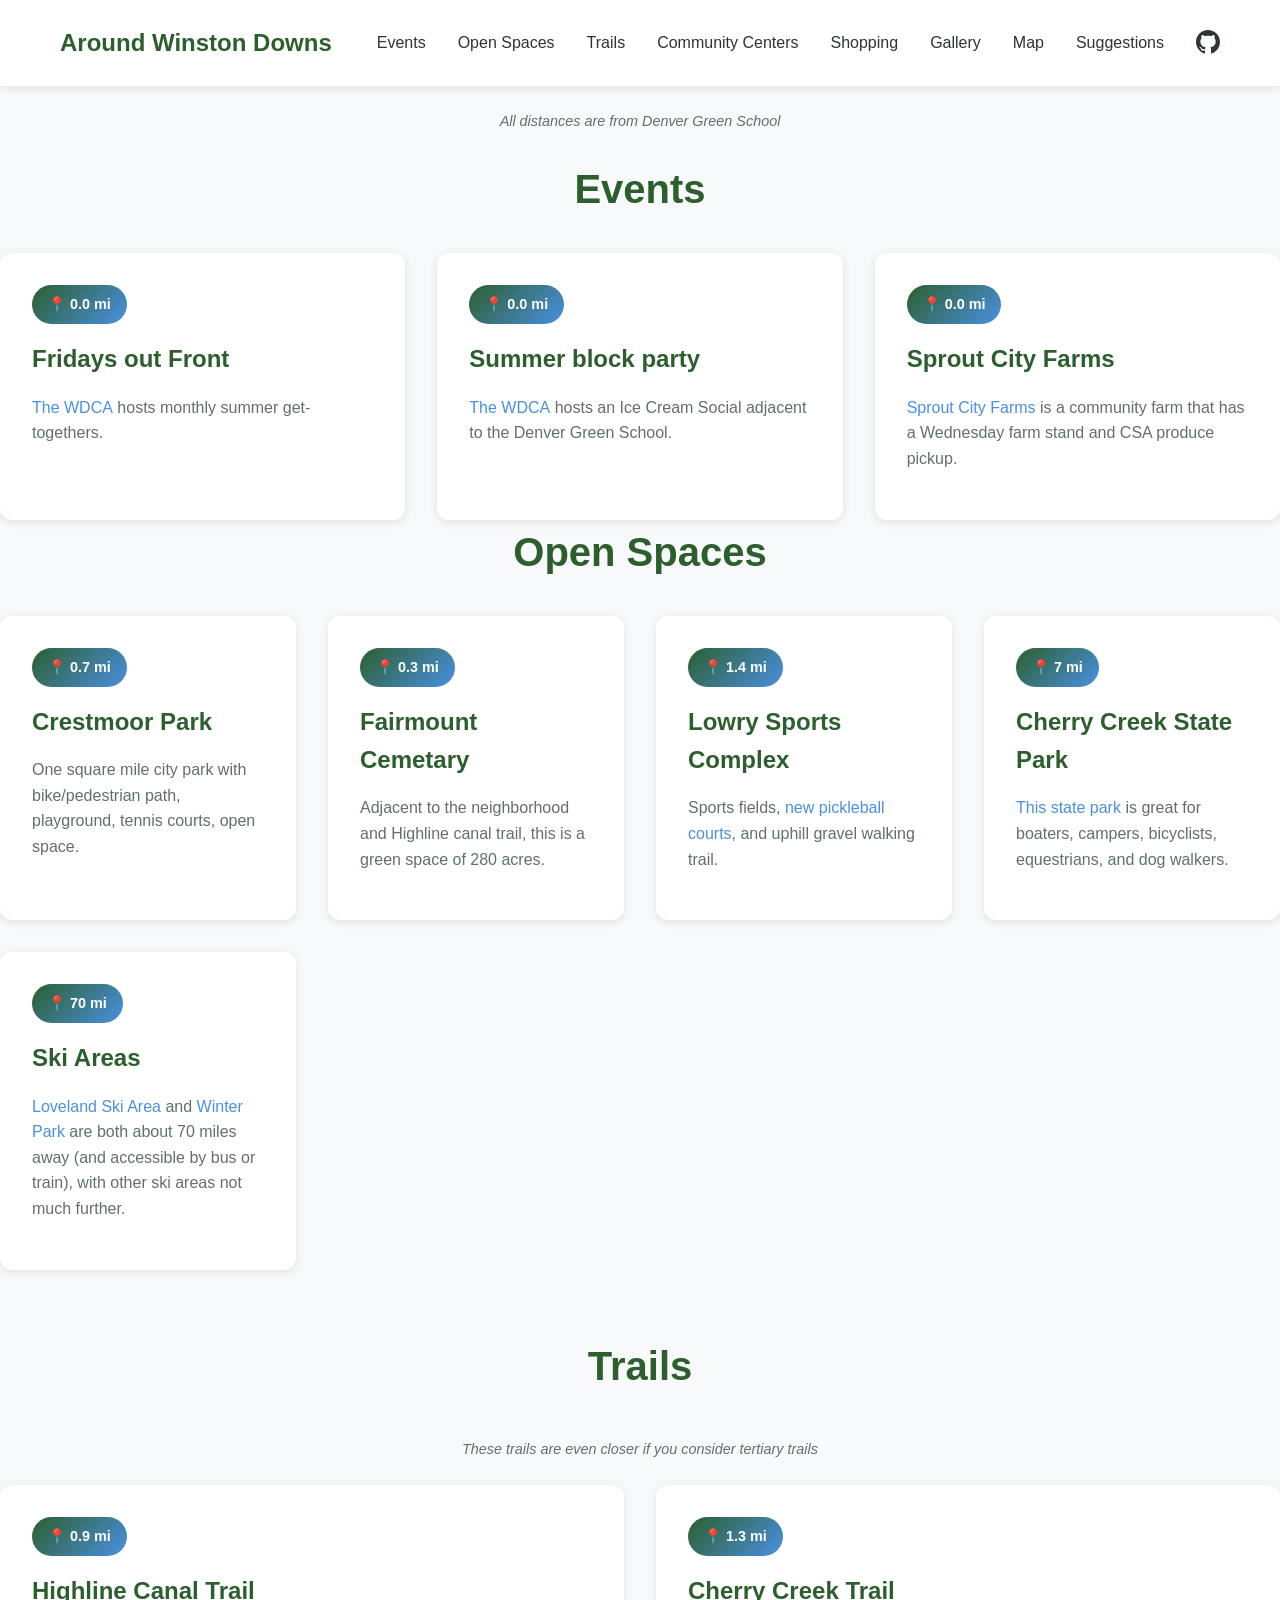
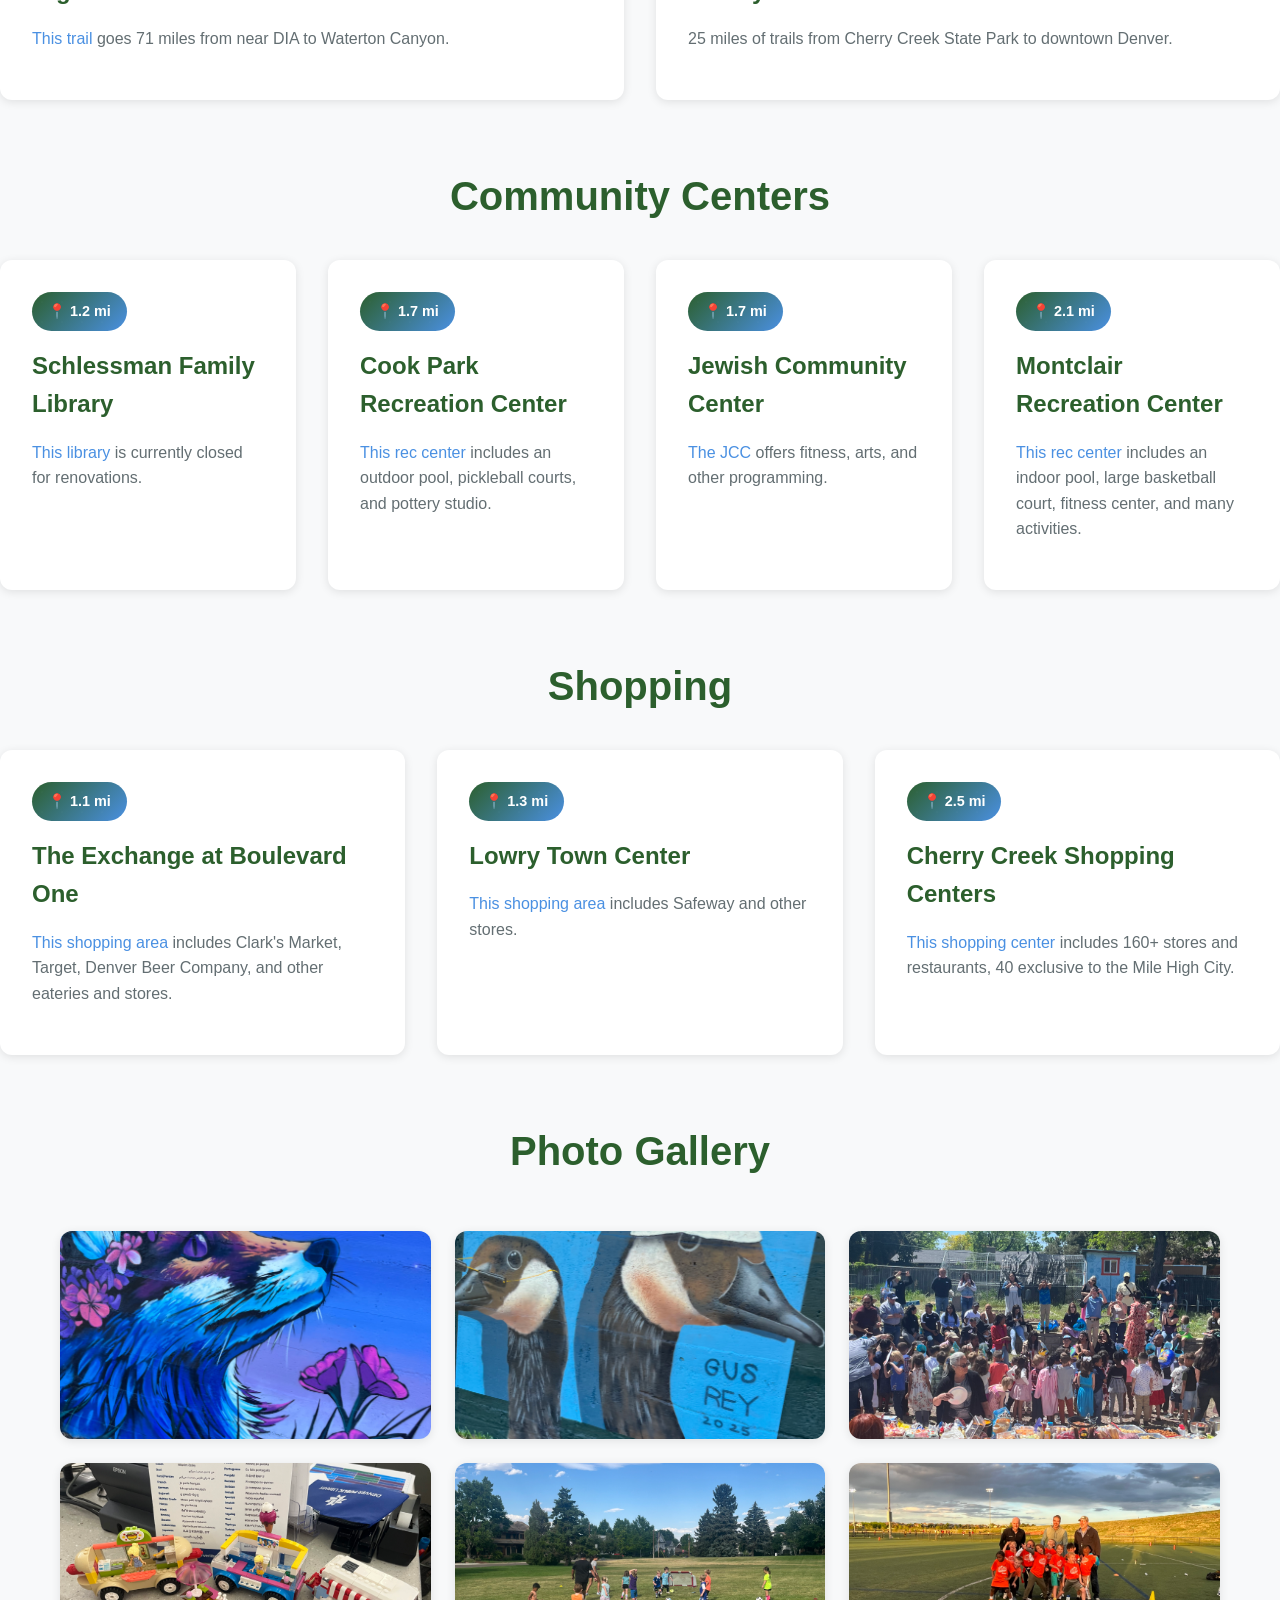
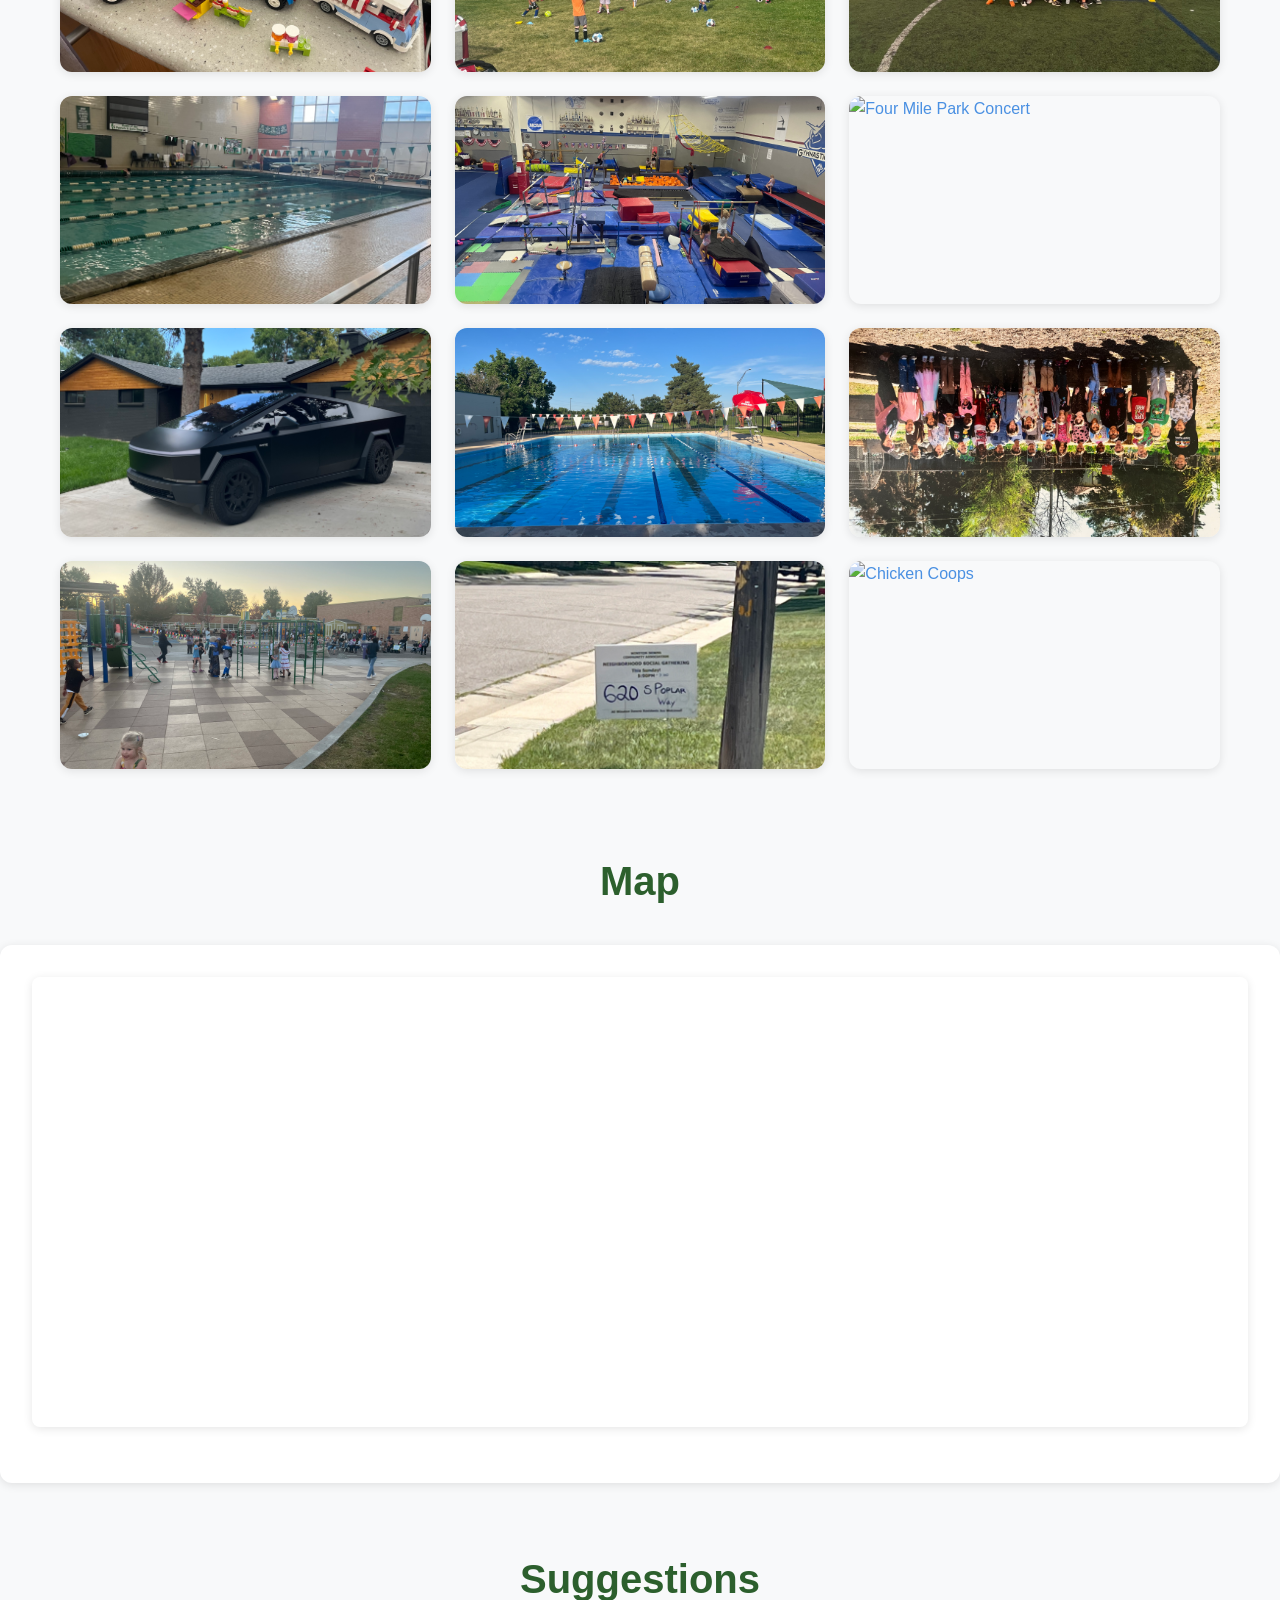
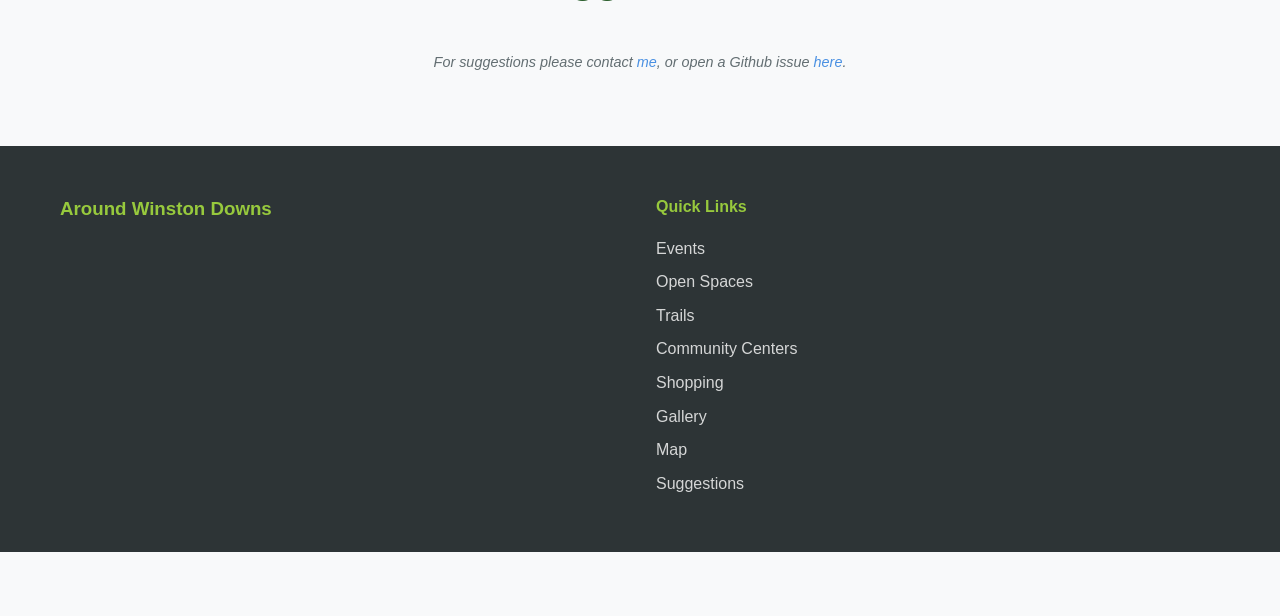
==== commit 70468d44: "add images" ====
--- a/index.html
+++ b/index.html
@@ -24,6 +24,7 @@
                     <li><a href="#local-shopping" class="nav-link">Shopping</a></li>
                     <li><a href="#gallery" class="nav-link">Gallery</a></li>
                     <li><a href="#map" class="nav-link">Map</a></li>
+                    <li><a href="#suggestions" class="nav-link">Suggestions</a></li>
                     <li><a href="https://github.com/jb08/winston-downs-and-around" target="_blank"
                             rel="noopener noreferrer" class="nav-link github-link" title="View on GitHub">
                             <svg width="24" height="24" viewBox="0 0 16 16" fill="currentColor">
@@ -134,6 +135,11 @@
                             rec center</a> includes an outdoor pool, pickleball courts, and pottery studio.</p>
                 </div>
                 <div class="card">
+                    <div class="locality-badge">📍 1.7 mi</div>
+                    <h3>Jewish Community Center</h3>
+                    <p><a href="https://www.jccdenver.org/">The JCC</a> offers fitness, arts, and other programming.</p>
+                </div>
+                <div class="card">
                     <div class="locality-badge">📍 2.1 mi</div>
                     <h3>Montclair Recreation Center</h3>
                     <p><a
@@ -218,6 +224,24 @@
                     <a href="images/car.jpg" target="_blank">
                         <img src="images/car.jpg" alt="Car" />
                         <div class="gallery-caption">Picture</div>
+                    </a>
+                    <a href="images/cook_park_pool.jpg" data-pswp-width="2048" data-pswp-height="1536" target="_blank">
+                        <img src="images/cook_park_pool.jpg" alt="Cook Park Pool" />
+                        <div class="gallery-caption">Cook Park Pool</div>
+                    </a>
+                    <a href="images/dgs_class.jpg" data-pswp-width="2048" data-pswp-height="1536" target="_blank">
+                        <img src="images/dgs_class.jpg" alt="Denver Green School Class" />
+                        <div class="gallery-caption">Denver Green School Class</div>
+                    </a>
+                    <a href="images/dgs_culture_festival.jpg" data-pswp-width="2048" data-pswp-height="1536"
+                        target="_blank">
+                        <img src="images/dgs_culture_festival.jpg" alt="Denver Green School Culture Festival" />
+                        <div class="gallery-caption">Denver Green School Culture Festival</div>
+                    </a>
+                    <a href="images/fridays_out_front.jpg" data-pswp-width="2048" data-pswp-height="1536"
+                        target="_blank">
+                        <img src="images/fridays_out_front.jpg" alt="Fridays Out Front" />
+                        <div class="gallery-caption">Fridays Out Front</div>
                     </a>
                     <a href="images/chicken_coops.jpg" data-pswp-width="1536" data-pswp-height="2048" target="_blank">
                         <img src="images/chicken_coops.jpg" alt="Chicken Coops" />
@@ -239,7 +263,14 @@
                 </div>
             </div>
         </section>
-
+        <section id="suggestions" class="content-section">
+            <h2>Suggestions</h2>
+            <div class="distance-note">
+                <p>For suggestions please contact <a href="https://www.linkedin.com/in/brownjasonk/"> me</a>, or
+                    open a
+                    Github issue <a href="https://github.com/jb08/winston-downs-and-around/issues"> here</a>.</p>
+            </div>
+        </section>
         <footer>
             <div class="container">
                 <div class="footer-content">
@@ -249,12 +280,14 @@
                     <div class="footer-section">
                         <h4>Quick Links</h4>
                         <ul>
+                            <li><a href="#events" class="nav-link">Events</a></li>
                             <li><a href="#open-spaces">Open Spaces</a></li>
                             <li><a href="#trails">Trails</a></li>
                             <li><a href="#community-centers">Community Centers</a></li>
                             <li><a href="#local-shopping">Shopping</a></li>
                             <li><a href="#gallery">Gallery</a></li>
                             <li><a href="#map">Map</a></li>
+                            <li><a href="#suggestions">Suggestions</a></li>
                         </ul>
                     </div>
                 </div>
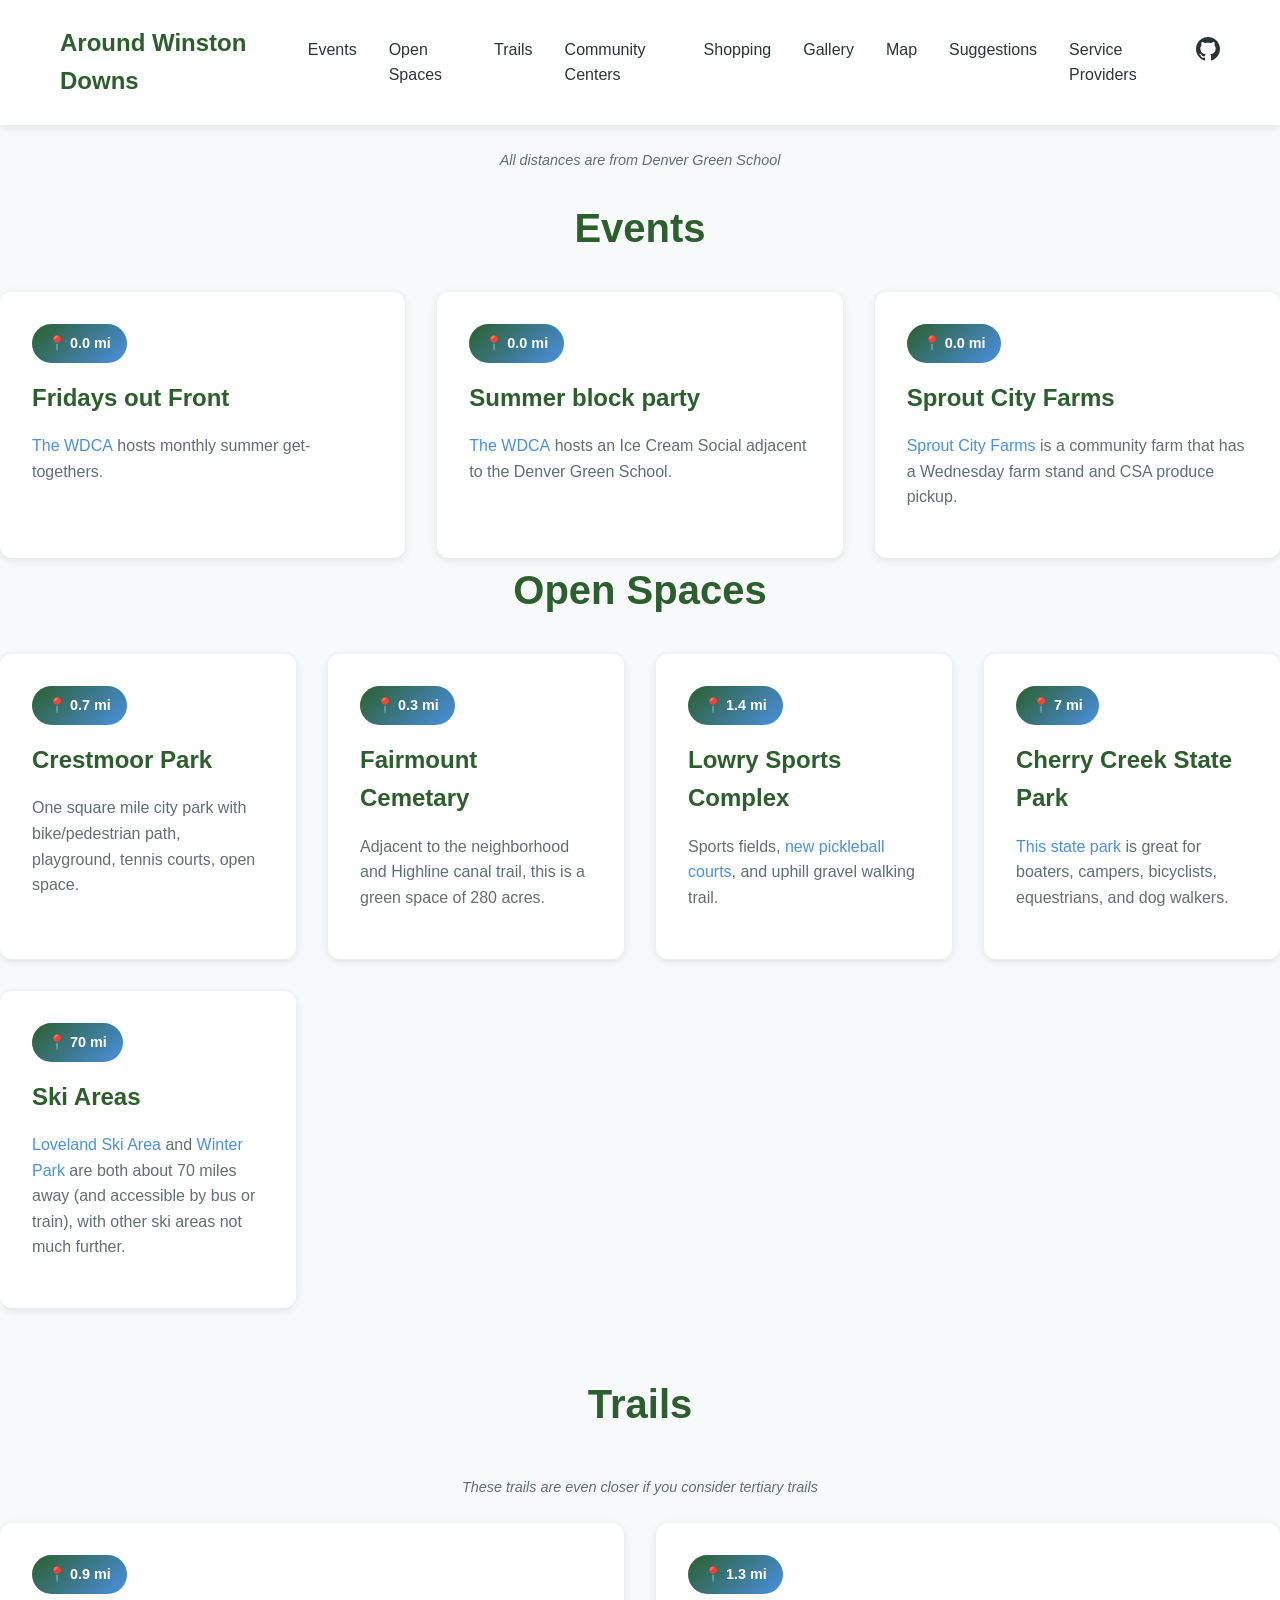
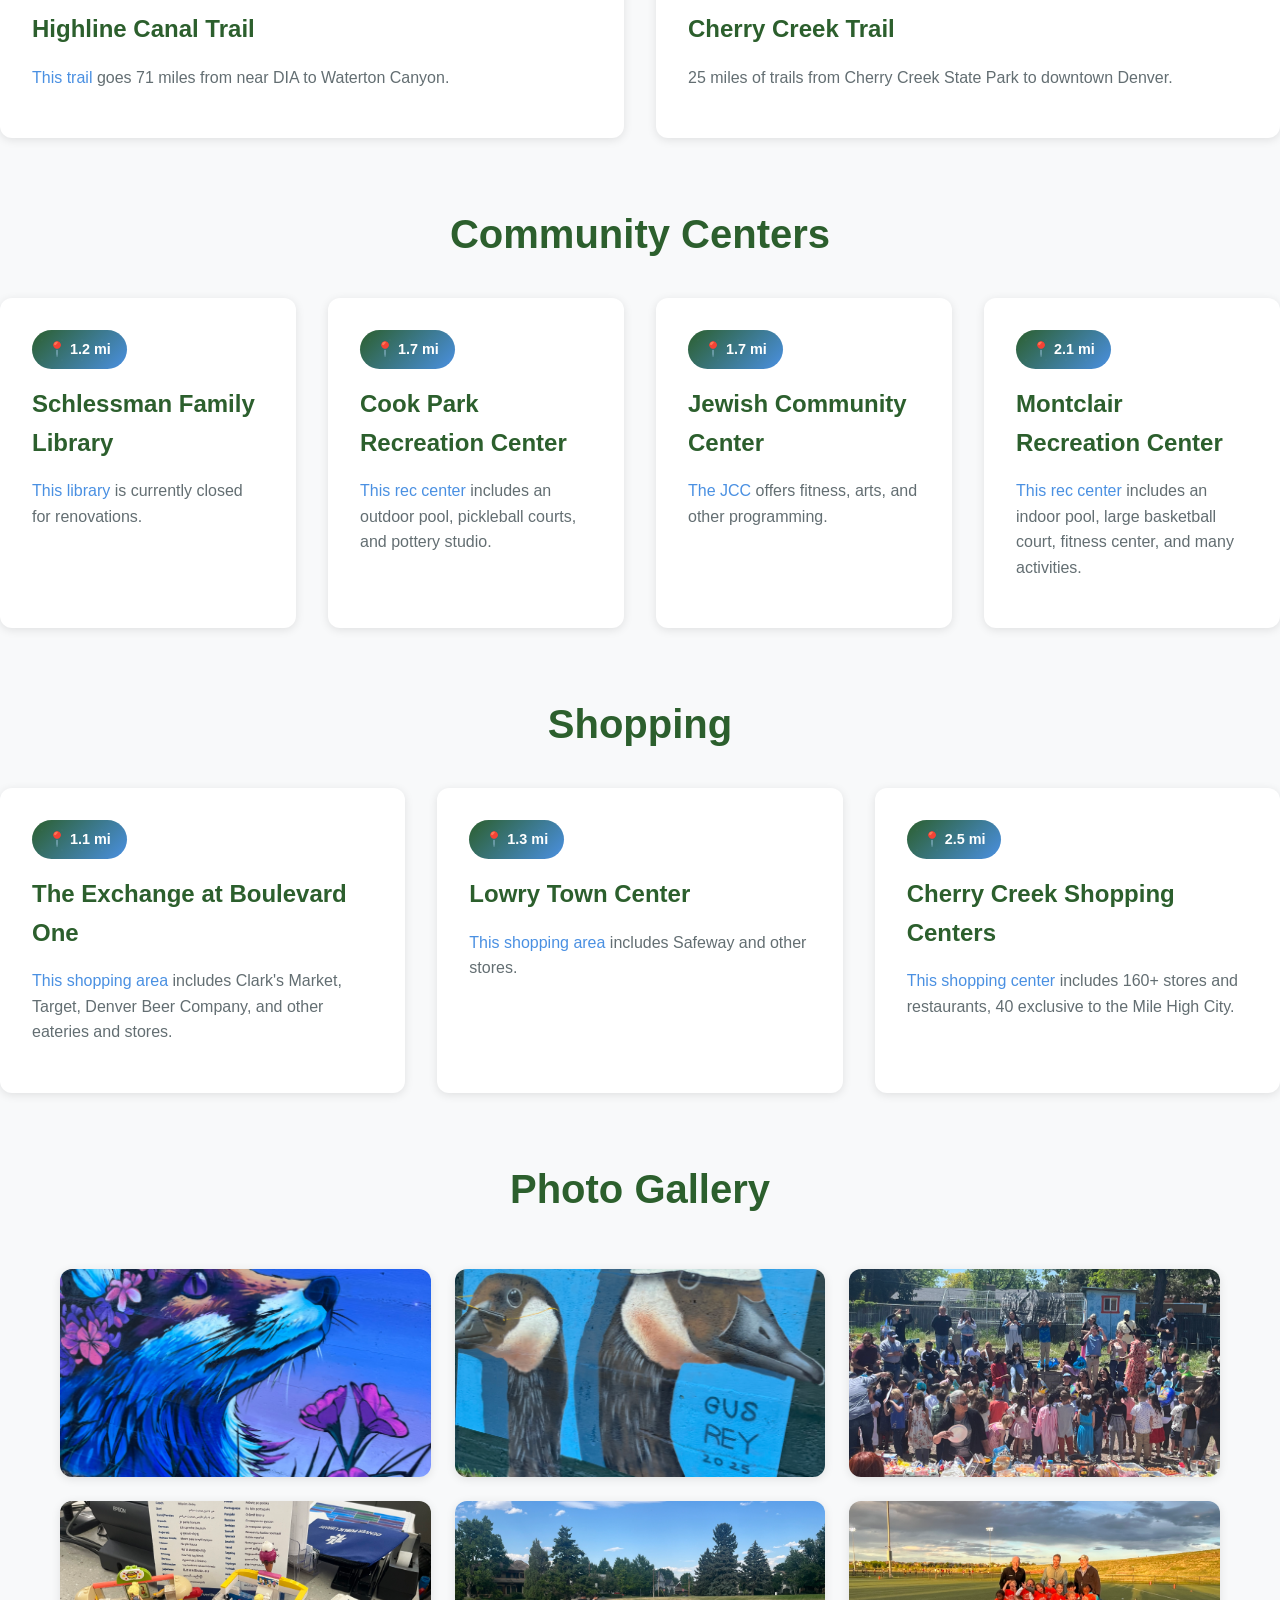
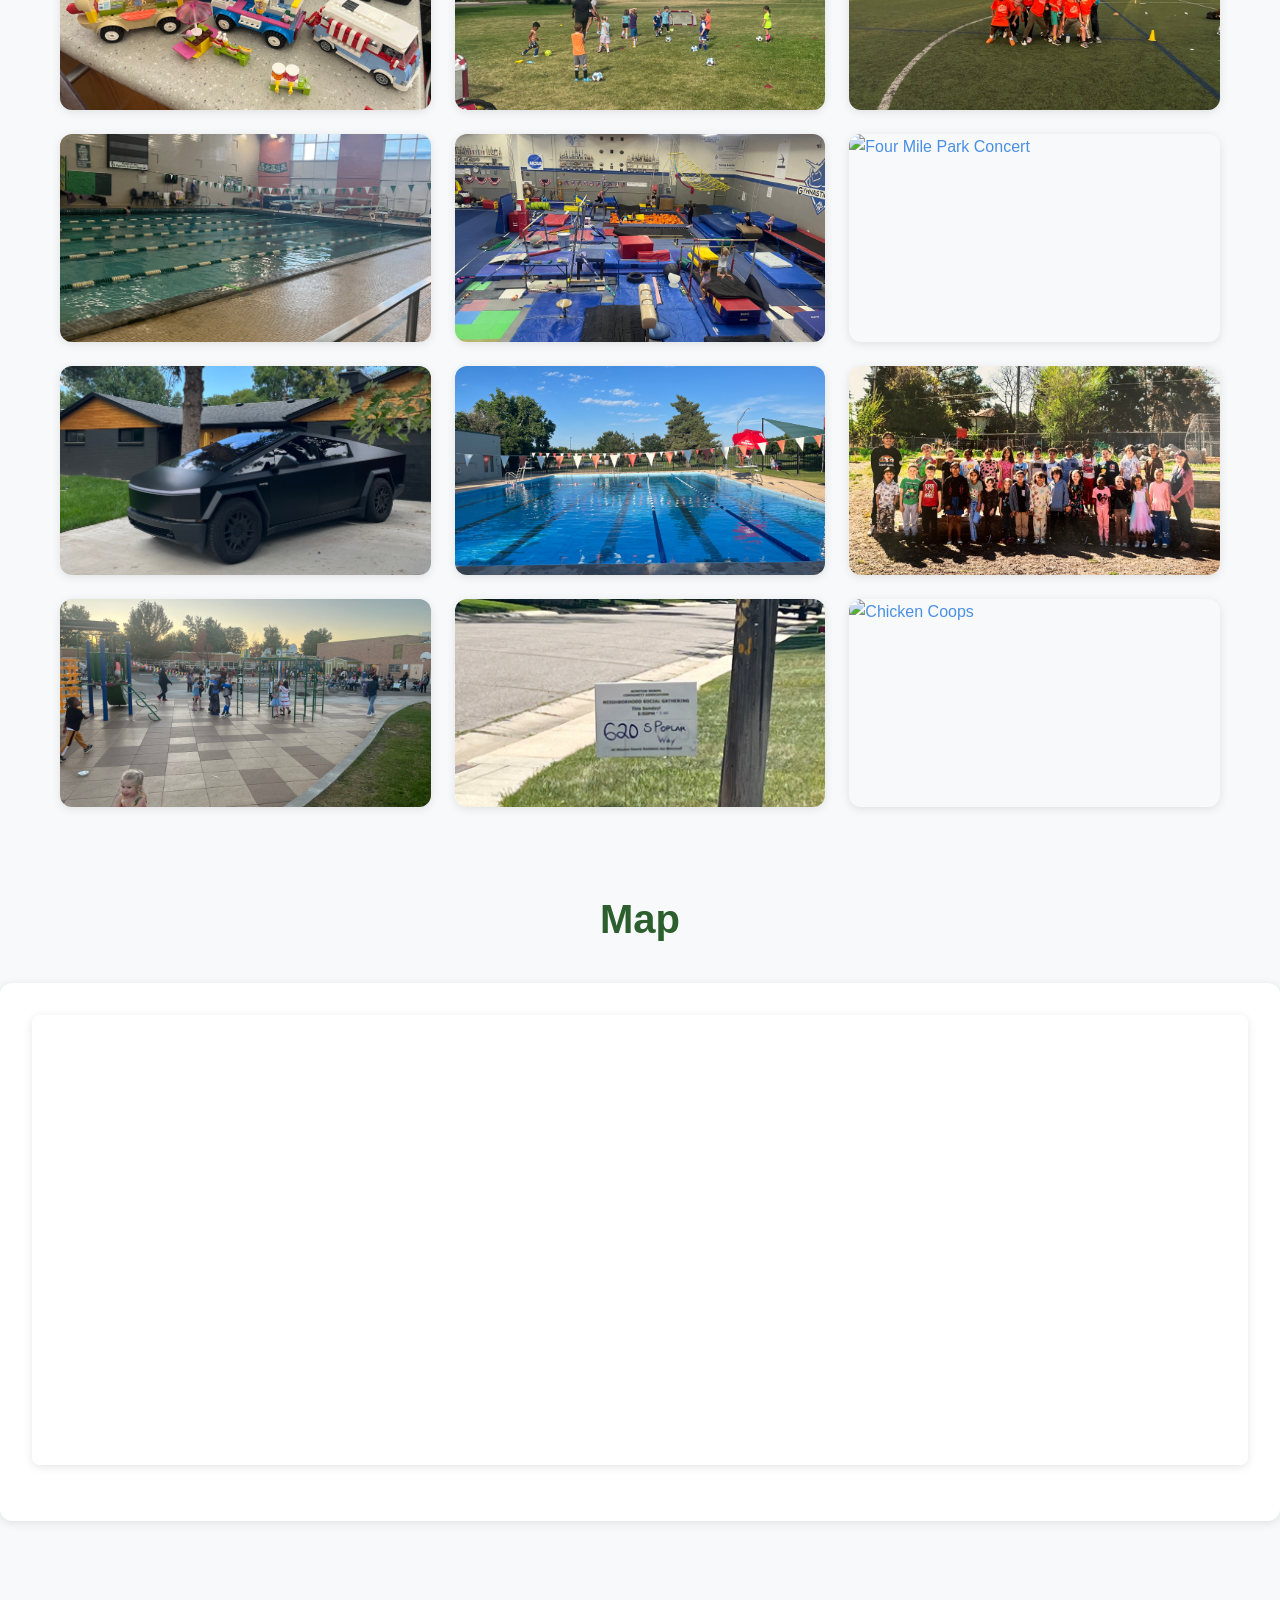
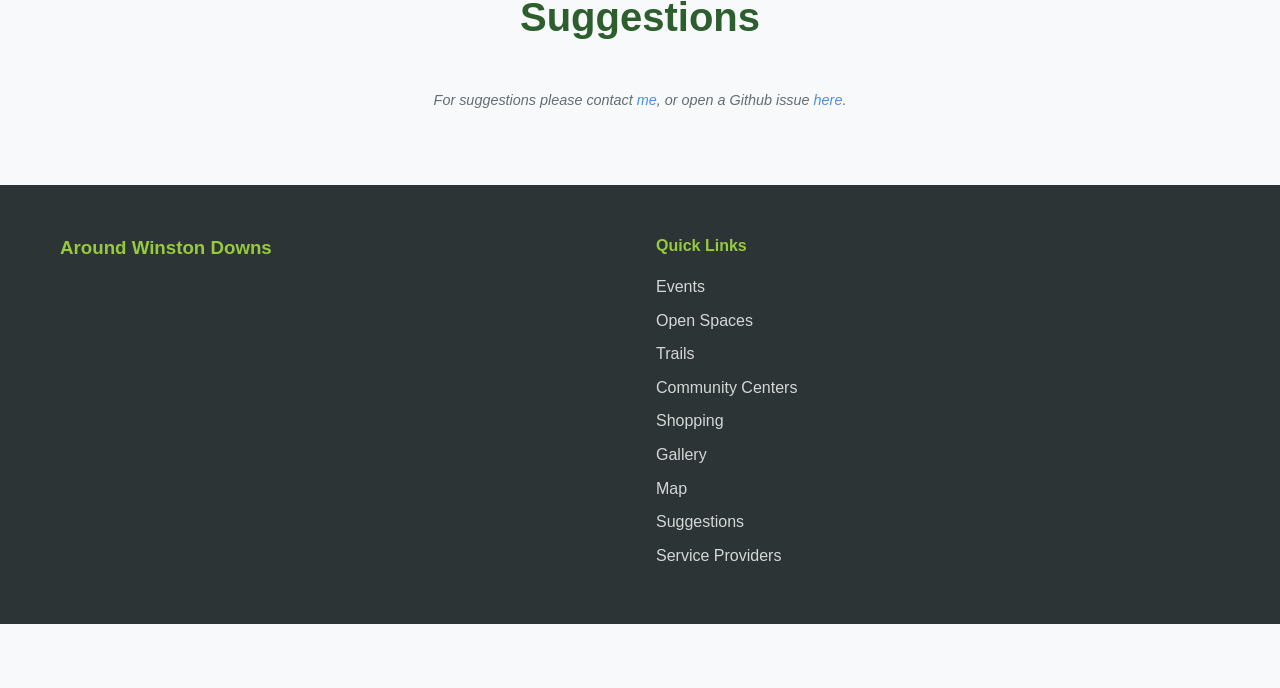
==== commit 74275c3c: "add service_providers" ====
--- a/index.html
+++ b/index.html
@@ -25,6 +25,7 @@
                     <li><a href="#gallery" class="nav-link">Gallery</a></li>
                     <li><a href="#map" class="nav-link">Map</a></li>
                     <li><a href="#suggestions" class="nav-link">Suggestions</a></li>
+                    <li><a href="service_providers.html" class="nav-link">Service Providers</a></li>
                     <li><a href="https://github.com/jb08/winston-downs-and-around" target="_blank"
                             rel="noopener noreferrer" class="nav-link github-link" title="View on GitHub">
                             <svg width="24" height="24" viewBox="0 0 16 16" fill="currentColor">
@@ -288,6 +289,7 @@
                             <li><a href="#gallery">Gallery</a></li>
                             <li><a href="#map">Map</a></li>
                             <li><a href="#suggestions">Suggestions</a></li>
+                            <li><a href="service_providers.html">Service Providers</a></li>
                         </ul>
                     </div>
                 </div>
--- a/styles.css
+++ b/styles.css
@@ -513,6 +513,82 @@
     }
 }
 
+table {
+    width: 100%;
+    border-collapse: collapse;
+    background: var(--white);
+    border-radius: 12px;
+    overflow: hidden;
+    box-shadow: var(--shadow);
+    margin: 2rem 0;
+}
+
+table thead {
+    background: linear-gradient(135deg, var(--primary-color) 0%, var(--accent-color) 100%);
+}
+
+table th {
+    color: var(--white);
+    font-weight: 600;
+    padding: 1.5rem 1rem;
+    text-align: left;
+    font-size: 1rem;
+    letter-spacing: 0.5px;
+}
+
+table td {
+    padding: 1.25rem 1rem;
+    border-bottom: 1px solid rgba(0, 0, 0, 0.05);
+    color: var(--text-dark);
+    vertical-align: top;
+}
+
+table tbody tr {
+    transition: background-color 0.3s ease;
+}
+
+table tbody tr:hover {
+    background-color: rgba(44, 95, 45, 0.05);
+}
+
+table tbody tr:last-child td {
+    border-bottom: none;
+}
+
+table a {
+    color: var(--accent-color);
+    font-weight: 500;
+    text-decoration: none;
+    transition: color 0.3s ease;
+}
+
+table a:hover {
+    color: var(--primary-color);
+}
+
+table a::after {
+    display: none;
+}
+
+table a:hover::after {
+    display: none;
+}
+
+@media (max-width: 768px) {
+    table {
+        font-size: 0.9rem;
+    }
+
+    table th,
+    table td {
+        padding: 1rem 0.75rem;
+    }
+
+    table th {
+        font-size: 0.9rem;
+    }
+}
+
 @media (max-width: 480px) {
     .logo h1 {
         font-size: 1.2rem;
@@ -529,4 +605,17 @@
     .hero {
         padding: 3rem 0;
     }
+
+    table {
+        font-size: 0.85rem;
+    }
+
+    table th,
+    table td {
+        padding: 0.75rem 0.5rem;
+    }
+
+    table th {
+        font-size: 0.85rem;
+    }
 }
